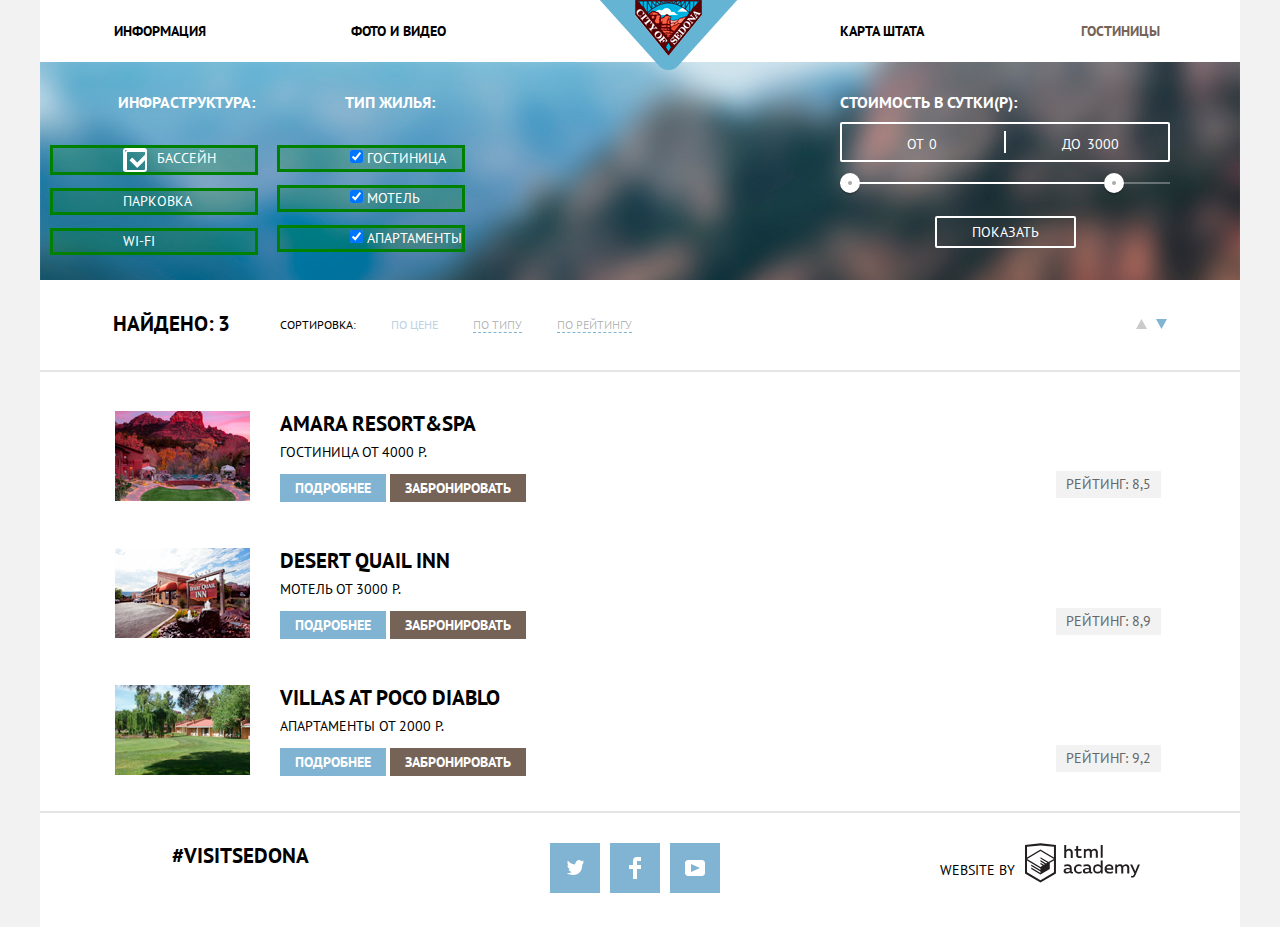
==== inner.html @ 4fb40e39 "класс для чекбоксов" ====
<!DOCTYPE html>
<html lang="ru">

<head>
  <meta charset="utf-8">
  <title>HTML Academy: Седона</title>
  <link href="css/normalize.css" rel="stylesheet" />
  <link href="https://fonts.googleapis.com/css?family=PT+Sans:400,700&amp;subset=cyrillic" rel="stylesheet">
  <link href="css/style.css" rel="stylesheet" />
</head>

<body>
  <div class="mainpage">
    <header class="main-header">
      <a class="main-logo" href="#">
        <img src="img/logotype.png" width="138" height="70" alt="Логотип">
      </a>
      <nav class="main-navigation">
        <ul class="main-menu">
          <li><a href="#">Информация</a></li>
          <li><a href="#">Фото и видео</a></li>
          <li><a href="#">Карта штата</a></li>
          <li><a class="current">Гостиницы</a></li>
        </ul>
      </nav>
    </header>

    <main>
      <section class="search">
        <form class="formsearching" action="https://echo.htmlacademy.ru" method="get">
          <fieldset>
            <legend class="infrastructure">Инфраструктура:</legend>
            <ul>
              <li class="form-items">
                <input class="visually-hidden filter-input filter-input-checkbox" type="checkbox" name="swimming" id="swimmingpool" checked />
                <label for="swimmingpool"><span></span>Бассейн</label>
              </li>
              <li class="form-items">
                <input class="visually-hidden filter-input filter-input-checkbox" type="checkbox" name="parkingcar" id="parking" />
                <label for="parking">Парковка</label>
              </li>
              <li class="form-items">
                <input class="visually-hidden filter-input filter-input-checkbox" type="checkbox" name="wi-firouter" id="wi-fi" />
                <label for="wi-fi">WI-FI</label>
              </li>
            </ul>
          </fieldset>
          <fieldset>
            <legend class="typeofhouse">Тип жилья:</legend>
            <ul>
              <li class="form-items">
                <input type="checkbox" name="hotels" id="guesthouse" checked />
                <label for="guesthouse">Гостиница</label>
              </li>
              <li class="form-items">
                <input type="checkbox" name="choosemotels" id="motel" checked/>
                <label for="motel">Мотель</label>
              </li>
              <li class="form-items">
                <input type="checkbox" name="apartments" id="apartments" checked/>
                <label for="apartments">Апартаменты</label>
              </li>
            </ul>
          </fieldset>
          <div class="filter-range">
            <div class="filter-range-title">Стоимость в сутки(Р):</div>
            <div class="price-controls">
              <label class="min-price">
                от <input type="text" name="min-price" value="0">
              </label>
              <label class="max-price">
                до <input type="text" name="max-price" value="3000">
              </label>
            </div>
            <div class="range-controls">
              <div class="scale">
                <div class="bar"></div>
              </div>
              <div class="range-toggle range-toggle-min"></div>
              <div class="range-toggle range-toggle-max"></div>
            </div>
            <p class="button-scan">
              <input type="submit" value="Показать" />
            </p>
          </div>
        </form>
        <div class="sorting-items">
          <div class="exit">
            <h3>Найдено:</h3>
            <output>3</output>
          </div>
          <div class="container4">
            <ul class="sorting">
              <li>
                <p>Сортировка:</p>
              </li>
              <li>
                <a class="currentpice">По цене</a>
              </li>
              <li>
                <a href="#">По типу</a>
              </li>
              <li>
                <a href="#">По рейтингу</a>
              </li>
            </ul>
          </div>
          <div class="sortingbuttons">
            <a class="sortingbuttonup" href="#">
              <span class="visually-hidden">по возрастанию</span>
              <svg xmlns="http://www.w3.org/2000/svg" width="11" height="10" viewBox="0 0 11 10"><path fill="#231F20" d="M5.5 0L0 10h11z"/></svg>
            </a>
            <a class="currentbutton">
              <span class="visually-hidden">по убыванию</span>
              <svg xmlns="http://www.w3.org/2000/svg" width="11" height="10" viewBox="0 0 11 10"><path fill="#231F20" d="M5.5 10L0 0h11"/></svg>
            </a>
          </div>
        </div>
      </section>

      <section class="total">
        <ul class="hotels">
          <li class="amara">
            <a class="photoamara" href="#">
                <img src="img/amara.jpg" width="135" height="90" alt="Фото Амары">
              </a>
            <div class="hotel-decoration">
              <a class="hotelitems" href="#">
                  <span>Amara resort&Spa</span>
                </a>
              <span class="hoteldetails">Гостиница от 4000 р.</span>

              <div class="hotelbuttons">
                <a class="buttondetails" href="#">Подробнее</a>
                <a class="buttonreserved" href="#">Забронировать</a>
              </div>
            </div>
            <span class="rating">Рейтинг: 8,5</span>
          </li>
          <li class="desert">
            <a class="photodesert" href="#">
                <img src="img/desert.jpg" width="135" height="90" alt="Фото Десерт">
              </a>
            <div class="hotel-decoration">
              <a class="hotelitems" href="#">
                  <span>Desert quail inn</span>
                </a>
              <span class="hoteldetails">Мотель от 3000 р.</span>
              <div class="hotelbuttons">
                <a class="buttondetails" href="#">Подробнее</a>
                <a class="buttonreserved" href="#">Забронировать</a>
              </div>
            </div>
            <span class="rating">Рейтинг: 8,9</span>
          </li>
          <li class="villas">
            <a class="photovillas" href="#">
                <img src="img/villasatpoco.jpg" width="135" height="90" alt="Фото Виллас">
              </a>
            <div class="hotel-decoration">
              <a class="hotelitems" href="#">
                  <span>Villas at poco diablo</span>
                </a>
              <span class="hoteldetails">Апартаменты от 2000 р.</span>

              <div class="hotelbuttons">
                <a class="buttondetails" href="#">Подробнее</a>
                <a class="buttonreserved" href="#">Забронировать</a>
              </div>
            </div>
            <span class="rating">Рейтинг: 9,2</span>
          </li>
        </ul>
      </section>
    </main>
    <footer class="main-footer">
      <a class="button-hashtag" href="#">#Visitsedona</a>
      <ul class="buttonfooter">
        <li>
          <a class="social-button" href="#">
              <span class="visually-hidden">Twitter</span>
              <svg xmlns="http://www.w3.org/2000/svg" xmlns:xlink="http://www.w3.org/1999/xlink" width="17" height="15" viewbox="0 0 17 15">
                <path fill="#FFF" d="M10.95.144c1.685-.496 2.984.27 3.577 1.179.673-.231 1.331-.481 2.011-.708a2.345 2.345 0 0 1-.857 1.768c.685.17 1.304-.491 1.304-.491-.169 1-1.006 1.788-1.563 2.024-.231 6.75-3.175 11.217-10.077 11.082h-.446c-.41 0-4.164-.46-4.898-1.887 2.271.196 3.893-.422 4.693-1.177-.96-.3-2.679-.477-2.979-2.95.349.106.564.228 1.19.119C1.705 8.247.374 7.53.448 5.33c.285.328 1.067.536 1.34.472C1.085 5.561-.182 2.442.894.85c1.818 1.854 3.735 3.606 7.152 3.773C8.254 2.33 9.183.793 10.95.144z"/>
              </svg>
            </a>
        </li>
        <li>
          <a class="social-button" href="#">
              <span class="visually-hidden">Facebook</span>
              <svg xmlns="http://www.w3.org/2000/svg" width="12" height="22" viewbox="0 0 12 22"><path fill="#FFF" d="M12 4V0H8a4 4 0 0 0-4 4v4H0v4h4v10h4V12h4V8H8V4h4z"/>
              </svg>
            </a>
        </li>
        <li>
          <a class="social-button" href="#">
              <span class="visually-hidden">Youtube</span>
              <svg xmlns="http://www.w3.org/2000/svg" xmlns:xlink="http://www.w3.org/1999/xlink" width="20" height="16" viewbox="0 0 20 16"><path  d="M17 0H3C1.35 0 0 1.35 0 3v10c0 1.65 1.35 3 3 3h14c1.65 0 3-1.35 3-3V3c0-1.65-1.35-3-3-3zM6.027 11.998V4.002L15.014 8l-8.987 3.998z" fill="#FFF"/>
              </svg>
            </a>
        </li>
      </ul>
      <div class="htmlacademy">
        <p>website by</p>
        <a class="button-developed" href="https://htmlacademy.ru/intensive/htmlcss">
            <span class="visually-hidden">HTMLAcademy</span>
            <svg id="Layer_1" data-name="Layer 1" xmlns="http://www.w3.org/2000/svg" width="115" height="40" viewbox="0 0 108.08 36.85"><title>logo-htmlacademy-small1</title>
              <path d="M44.61,26.88a2,2,0,0,0,.55-0.1v1.33a3.25,3.25,0,0,1-1.18.21,1.67,1.67,0,0,1-1.67-1,4.84,4.84,0,0,1-3.14,1.08c-1.51,0-2.91-.83-2.91-2.55,0-2.13,2-2.79,3.71-2.79a11.08,11.08,0,0,1,2.17.25v-0.3c0-1-.76-1.77-2.19-1.77a7.42,7.42,0,0,0-3,.64v-1.7a10.21,10.21,0,0,1,3.19-.55c2.36,0,3.81,1.12,3.81,3.65v3a0.54,0.54,0,0,0,.49.59h0.17Zm-6.44-1.13A1.35,1.35,0,0,0,39.63,27h0.11a3.39,3.39,0,0,0,2.41-1V24.58a9.72,9.72,0,0,0-1.81-.21c-1,0-2.16.33-2.16,1.38h0Zm12.36-6.11a5,5,0,0,1,2.57.64V22a4.08,4.08,0,0,0-2.3-.7,2.75,2.75,0,1,0,0,5.49,5,5,0,0,0,2.43-.64v1.71a6.27,6.27,0,0,1-2.76.57A4.21,4.21,0,0,1,46,24.51q0-.21,0-0.41a4.32,4.32,0,0,1,4.18-4.46h0.38Zm12.17,7.24a2,2,0,0,0,.55-0.1v1.33a3.25,3.25,0,0,1-1.18.21,1.67,1.67,0,0,1-1.67-1,4.84,4.84,0,0,1-3.14,1.08c-1.51,0-2.91-.83-2.91-2.55,0-2.13,2-2.79,3.71-2.79a11.08,11.08,0,0,1,2.17.25v-0.3c0-1-.76-1.77-2.19-1.77a7.42,7.42,0,0,0-3,.64v-1.7a10.21,10.21,0,0,1,3.19-.55c2.36,0,3.81,1.12,3.81,3.65v3a0.54,0.54,0,0,0,.49.59h0.17Zm-6.44-1.13A1.35,1.35,0,0,0,57.73,27h0.11a3.39,3.39,0,0,0,2.41-1V24.58a9.72,9.72,0,0,0-1.81-.21c-1.06,0-2.16.33-2.16,1.38h0ZM73,16V28.2H71.35V26.88a3.88,3.88,0,0,1-3.19,1.54,4.4,4.4,0,0,1,0-8.78,3.81,3.81,0,0,1,3,1.3V16H73Zm-4.53,5.22a2.76,2.76,0,1,0,0,5.52A2.86,2.86,0,0,0,71.15,25V23A2.91,2.91,0,0,0,68.49,21.27ZM79,19.64c3.31,0,4.46,2.68,3.92,5.09H76.7c0.21,1.5,1.67,2.11,3.19,2.11a6.11,6.11,0,0,0,2.64-.59v1.6a7.14,7.14,0,0,1-3,.57C77,28.42,74.78,27,74.78,24a4.18,4.18,0,0,1,4-4.39H79Zm0.09,1.54a2.28,2.28,0,0,0-2.44,2.1v0.06H81.3A2,2,0,0,0,79.13,21.18Zm5.73,7V19.87h1.65v1a3.81,3.81,0,0,1,2.78-1.27A2.86,2.86,0,0,1,91.89,21a4.12,4.12,0,0,1,2.91-1.33A3.06,3.06,0,0,1,98,23V28.2h-1.9V23.05a1.59,1.59,0,0,0-1.42-1.75H94.42a2.8,2.8,0,0,0-2.07,1.12V28.2h-1.9V23.05A1.59,1.59,0,0,0,89,21.31H88.8a3,3,0,0,0-2.21,1.29v5.63H84.86Zm21.31-8.33h1.9l-3.91,9.46c-0.9,2.17-2.09,2.86-3.35,2.86a4.76,4.76,0,0,1-1.1-.14V30.46a2.86,2.86,0,0,0,.85.12c0.9,0,1.58-.64,2.07-1.9l0.17-.42-4-8.4h2l2.86,6.29ZM38.73,1.46V6.22a3.81,3.81,0,0,1,2.7-1.14,3.25,3.25,0,0,1,3.44,3.4v5.15H43V8.72a1.81,1.81,0,0,0-1.61-2h-0.3a2.93,2.93,0,0,0-2.32,1.39v5.52h-1.9V1.46h1.9ZM49.94,2.31v3h3V6.91h-3v3.81c0,1.1.5,1.46,1.58,1.46a4.49,4.49,0,0,0,1.69-.33v1.6A6.8,6.8,0,0,1,51,13.8a2.55,2.55,0,0,1-2.86-2.74V6.89H46.58V5.26h1.5V2.74Zm5.4,11.31V5.28H57v1A3.81,3.81,0,0,1,59.77,5a2.86,2.86,0,0,1,2.6,1.33A4.12,4.12,0,0,1,65.28,5,3.06,3.06,0,0,1,68.44,8.4v5.21h-1.9V8.46a1.59,1.59,0,0,0-1.42-1.75H64.89a2.8,2.8,0,0,0-2.07,1.12v5.78h-1.9V8.46A1.59,1.59,0,0,0,59.5,6.71H59.27A3,3,0,0,0,57.06,8v5.63H55.34ZM71.17,1.45H73V13.6H71.17V1.45ZM14.71,0H14.55L0,1.54V28.21l14.55,8.66,14.55-8.66V1.54Zm12.5,27.1L14.55,34.64,1.9,27.12V16.18l12.59,7.5V25L5.86,19.9v1.31l8.68,5.21v1.39L5.87,22.65V24l8.68,5.21,8.75-5.24V18.31L27.2,16V27.12Zm0-12.53-3.48,2-1.6,1L14.51,13v1.31L21,18.23H21l-0.14.09-1,.54-5.37-3.2V17l4.24,2.52-1,.67-3.2-1.9v1.31l2.1,1.24L14.5,22.1,2,14.65,14.51,7.11Zm0-1.32L14.49,5.76,1.91,13.25v-10L14.56,1.92,27.21,3.25v10h0Z" transform="translate(0 -0.02)" fill="#231f20"/></svg>
          </a>
      </div>
    </footer>
  </div>
</body>

</html>
---- css/style.css ----
body {
  margin: 0;
  padding: 0;

  font-family: "PT Sans", Arial, sans-serif;
  font-size: 14px;
  line-height: 21px;
  font-weight: 400;
  color: #000000;
  text-transform: uppercase;

  background-color: #f2f2f2;
}

.mainpage {
  width: 1200px;
  background-color: #ffffff;
  margin: auto;
}

a {
  text-decoration: none;
  color: inherit;
}

.main-menu {
  display: flex;
  padding-left: 0;
  flex-wrap: wrap;
}

.main-menu li {
  width: 239px;
  text-align: center;
  margin-top: 18px;
  margin-bottom: 18px;
}

 .main-menu li:nth-child(2) {
   margin-right: 244px;
 }

.main-navigation {
  line-height: 26px;
  font-weight: 700;

  background-color: #ffffff;
}

.main-menu,
.advantages,
.advantages2,
.buttonfooter {
  list-style: none;
  padding: 0;
  margin: 0;
}

.main-menu a:hover,
.main-menu a:focus,
.hotelitems:hover,
.hotelitems:focus {
  color: #81b3d2;
}

.main-menu li .current {
  color: #766357;
}

.main-logo img {
  position: absolute;
  left: 600px;
}

.container-photos {
  background-image: url("../img/backgroundmain.jpg");
  background-repeat: no-repeat;
  background-position: top center;
  background-color:#81b3d2;
}

.container-photos img {
  margin-top: 70px;
  margin-left: 370px;
  margin-bottom: 130px;
}

.feature h1::before {
    content: "";
    position: absolute;
    z-index: 1;
    top: 563px;
    left: 75px;
    width: 1200px;
    height: 57px;
    background-image: url("../img/shapewhite.png");
    background-repeat: no-repeat;
}

.feature h1 {
  margin-top: 60px;
  margin-right: 380px;
  margin-left: 380px;

  font-size: 21px;
  line-height: 26px;
  font-weight: 700;
  text-align: center;
}

.feature p {
  margin-bottom: 62px;

  line-height: 26px;
  color: #767676;
  text-align: center;
}

.container1 {
  display: flex;
  justify-content: center;
  align-items: center;

  background-color: #81b3d2;
}

.aboutcity-container1 h2{
  width: 130px;
  margin: auto;
}

.container2 {
  display: flex;
  flex-direction: row-reverse;
  justify-content: center;
  align-items: center;
  background-color: #81b3d2;
}

.attraction-container2 h2 {
  width: 151px;
  margin: auto;
}

.aboutcity h2,
.attraction h2 {
  line-height: 21px;
  font-weight: 700;
  text-align: center;
  color: #ffffff;
}

.aboutcity p {
  margin-left: 60px;
  margin-right: 60px;

  text-align: center;
  color: #ffffff;
}

.attraction p {
  margin-right: 45px;
  margin-left: 45px;

  text-align: center;
  color: #ffffff;
}

.container3 ul {
  background-color: #eeeeee;
  padding: 0;
}

.advantages {
   display: flex;
   flex-wrap: wrap;
   margin-top: 66px;
   margin-bottom: 73px;
 }

.advantages li {
   width: 400px;
   margin: auto;
}

.advantages svg {
  display: flex;
  margin: auto;
}

.advantages h3 {
  position: relative;

   font-size: 21px;
   font-weight: 700;
   text-align: center;
 }

.advantages p {
  text-align: center;
  background-color: #ffffff;
  color: #767676;

  width: 287px;
}

.advantages2 {
  display: flex;
  justify-content: center;
  align-items: center;

  margin-top: 0;
}

.advantages2 li{
  width: 400px;
  margin-top: 50px;
  margin-bottom: 65px;
}

.advantages2 p{
  text-align: center;
  color: #767676;

  width: 270px;
  margin-right: auto;
  margin-left: auto;
}

.advantages2 h3{
  font-size: 21px;
  font-weight: 700;
  text-align: center;

  margin: auto;
  width: 125px;
}

/*футер*/

.main-footer {
  display: flex;
  background-color: transparent;
}

.social-button {
  display: flex;
  align-items: center;
  justify-content: center;
  width: 50px;
  height: 50px;
  margin-right: 10px;

  background-color: #81b3d2;
}

.social-button:hover,
.social-button:focus {
  background-color: #669ec0;
}

.social-button:hover path,
.social-button:focus path {
  fill: #ffffff;
}

.social-button:active path {
  fill:rgba(255,255,255,0.3) ;
}

.social-button:active path {
   background-color: #5496bd;
}

.buttonfooter {
  display: flex;
  flex-wrap: wrap;
  justify-content: center;
}

.button-hashtag,
.buttonfooter,
.htmlacademy {
  width: 400px;
  text-align: center;
  margin-top: 30px;
  margin-bottom: 30px;
}

.htmlacademy p,
.button-hashtag {
  font-size: 14px;
  line-height: 26px;
}

.htmlacademy {
  display: flex;
  margin-left: auto;
  justify-content: center;
}

.htmlacademy p {
  padding-right: 10px;
}

.htmlacademy path:focus,
.htmlacademy path:hover {
  fill: #81b3d2;
}

.htmlacademy path:active {
  fill: #bfbdbe;
}

/*конец футера*/


/*кнопки и форма на главной странице*/
.searchhotels h3 {
  font-size: 30px;
  line-height: 36px;
  font-weight: 700;
  text-align: center;
}

.searchhotels p {
  line-height: 24px;
  text-align: center;
}

.staticbutton,
.buttonsearch {
  display: inline-block;
  vertical-align: middle;

  font-size: 21px;
  line-height: 26px;
  font-weight: 700;
  text-align: center;
  text-transform: uppercase;
  outline: none;
}

.staticbutton {
  padding: 30px 150px;
}

.buttonreserved,
.buttondetails {
  padding: 5px 15px;
  font-weight: 700;
}

.staticbutton,
.buttonreserved {
  color: #ffffff;
  background-color: #766357;
  border: none;
}

.buttonsearch,
.buttondetails {
  color: #ffffff;
  background-color: #81b3d2;
  border: none;
}

.staticbutton:hover,
.staticbutton:focus,
.buttonreserved:hover,
.buttonreserved:focus {
  background-color: #604e43;
}

.buttonsearch:hover,
.buttonsearch:focus,
.buttondetails:hover,
.buttondetails:focus {
  background-color: #669ec0;
}

.buttonsearch:active,
.buttondetails:active {
  color: rgba(255, 255, 255, 0.3);
  background-color: #5496bd;
}

.staticbutton:active,
.buttonreserved:active {
  color: rgba(255, 255, 255, 0.3);
  background-color: #503e33;
}

.hotelselection {
  display: flex;
  flex-wrap: wrap;
  margin: auto;
  width: 470px;

  font-size: 14px;
  line-height: 26px;
  font-weight: 700;
}

.datearrival input,
.datedeparture input {
  box-sizing: border-box;
  width: 344px;
  padding: 10px 228px 10px 10px;
}

.adults input,
.children input {
  margin: auto;
  padding: 10px;
}

.buttonsearch {
  padding: 16px 195px;
  margin: auto;
  margin-bottom: 10px;
}


.hotelselection input[type="text"] {
  background-color: #f2f2f2;
  border: none;
  outline: none;
}

.hotelselection input[type="text"]:hover {
  background-color: #ebebeb;
}

.hotelselection input[type="text"]:focus {
  background-color: #ffffff;
  border: 2px solid #e5e5e5;
}

/*конец формы на главной странице*/

.formsearching {
  display: flex;
  padding-top: 30px;


  background-image: url("../img/mountains.jpg");
  background-repeat: no-repeat;
  background-position: top center;
  background-color: #51819f;

  color:#ffffff;
}

.formsearching fieldset {
  border:none;
}


/*чекбоксы*/
input[type="checkbox"]:checked + label span{
  background:url("../img/checkbox-on.svg") no-repeat;
}


.formsearching legend {
  font-size: 16px;
  font-weight: 700;
  border: none;

  margin-bottom: 30px;
  margin-left: 65px;;

}

.formsearching ul {
  padding: 0;
  margin: 0;
  list-style: none;
}


.form-items{
  margin-bottom: 19px;
  padding-left: 70px;

  background: rgba(0, 128, 0, 0.2);
  box-shadow: 0 0 0 3px green;
}

.filter-input-checkbox + label span{
    display:inline-block;
    width:20px;
	margin-right: 10px;
    height:20px;
    vertical-align:middle;
	border: 2px solid #ffffff;
    cursor:pointer;
	border-radius: 3px;
}

/*конец чекбоксов*/

.hotelitems,
.exit h3,
.button-hashtag,
.exit output {
  font-size: 21px;
  line-height: 26px;
  font-weight: 700;
}

.sorting-items {
  display: flex;
  margin: 10px 73px;
}

.exit h3,
.exit output {
  display: inline-block;
  vertical-align: middle;
}

.sorting p {
  font-size: 12px;
  line-height: 18px;
  text-transform: uppercase;
}

.sorting {
  display: flex;
  flex-wrap: wrap;
  margin-left: 10px;
}

.sorting li {
  margin: auto;
  margin-right: 35px;
}

.sorting li,
.hotels li {
  list-style: none;
  padding: 0;
}

.sorting li .currentpice {
  color: #bad3e5;
  border-bottom: none;
}

.sorting a {
  font-size: 12px;
  line-height: 18px;
  color: rgba(0, 0, 0, 0.3);
  text-decoration: none;
  border-bottom: 1px dashed #81b3d2;
}

.sortingbuttons {
  align-self: center;
  margin-left: auto;

}

.sortingbuttons a{
  cursor:pointer;
}

.sortingbuttonup svg{
  padding-right: 5px;
}

.sortingbuttonup path{
  fill: #cacaca;
}

.currentbutton path {
  fill: #81b3d2;
}

.sortingbuttons path:hover,
.sortingbuttons path:focus {
  fill: #333333;
}

.sortingbuttons path:active {
  fill: #81b3d2;
}


.sorting a:hover,
.sorting a:focus {
  color: #81b3d2;
}

.sorting a:active {
  color: #000000;
  border-bottom: none;
}

.hotelitems:active,
.main-menu a:active {
  color: rgba(0, 0, 0, 0.3);
}


/*сложный фильтр*/

.filter-range {
  width: 330px;
  padding-right: 70px;
  margin-left: auto;
  color: #ffffff;
  text-transform: uppercase;
}

.filter-range-title {
  margin-bottom: 9px;

  font-weight: 600;
  font-size: 16px;
  line-height: 21px;
}

.price-controls {
  height: 36px;
  margin-bottom: 20px;

  position: relative;
  font-size: 0;

  border: 2px solid #ffffff;
  border-radius: 2px;
}

.price-controls::after {
  content: "";
  position: absolute;
  top: 50%;
  left: 50%;
  width: 2px;
  height: 22px;

  background: #ffffff;
  transform: translate(-50%, -50%);
}

.price-controls label {
  display: inline-block;

  font-size: 14px;
  line-height: 38px;
  vertical-align: top;

  cursor: pointer;
}

.price-controls .min-price,
.price-controls .max-price {
  width: 90px;
  padding-left: 65px;
}

.price-controls input {
  width: 50px;
  margin: 0;
  outline: none;

  color: inherit;
  font: inherit;

  background: none;
  border: none;
}

.range-controls {
  position: relative;

  margin-bottom: 32px;
}

.range-controls .scale {
  height: 2px;

  background: rgba(255, 255, 255, 0.3);
}

.range-controls .bar {
  width: 80%;
  height: 2px;

  background: #ffffff;
}

.range-toggle {
  position: absolute;
  top: -9px;
  width: 4px;
  height: 4px;

  background: #ababab;
  border: 8px solid #ffffff;
  border-radius: 50%;
  box-shadow: 0 2px 1px 0 rgba(0, 1, 1, 0.2);
  cursor: pointer;
}

.range-toggle:hover {
  background: #1c4f80;
}

.range-toggle-min {
  left: 0;
}

.range-toggle-max {
  left: 80%;
}

.button-scan input[type="submit"] {
  display: block;
  margin: 0 auto;
  padding: 6px 35px;

  background-color: transparent;
  color: #ffffff;
  border: 2px solid #ffffff;
  outline: none;
  text-transform: uppercase;

  border-radius: 2px;
  cursor: pointer;
}

.button-scan input[type="submit"]:hover {
  color: #000000;
  background-color: #ffffff;
}

/*конец сложного фильтра*/


/*отели*/

.total {
  display: flex;
  border-bottom: 2px solid #e5e5e5;
  border-top: 2px solid #e5e5e5;
}

.total .hoteldetails {
  font: inherit;
  font-weight: 400;
}


.hotels li{
  display: flex;
  margin-top: 25px;
}

.hotel-decoration{
  display: flex;
  flex-direction: column;
  margin-left: 30px;
}

.hotelbuttons {
  margin-top: 15px;
}

.hoteldetails {
  padding-top: 5px;
}

.hotels img{
  margin-left: 35px;
}

.rating {
  margin-top: 60px;
  margin-bottom: 25px;
  margin-left: 530px;
  color: #666666;
  background-color: #f2f2f2;
  padding: 3px 10px;
}


/*доп.параметры*/
img{
  max-width: 100%;
  height: auto;
}

.visually-hidden {
  position: absolute;
  width: 1px;
  height: 1px;
  margin: -1px;
  border: 0;
  padding: 0;
  clip: rect(0 0 0 0);
  overflow: hidden;
}
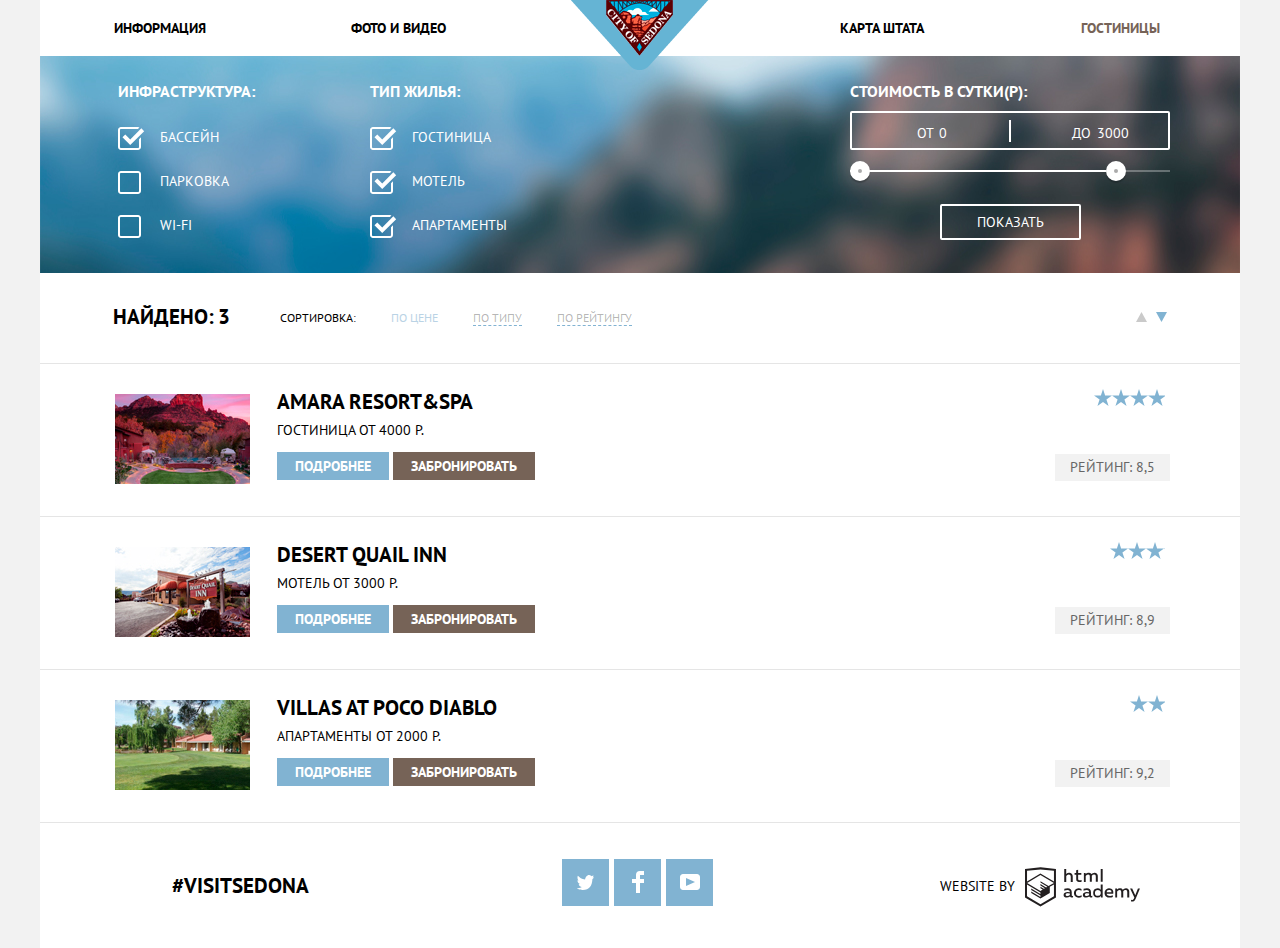
==== commit fd087053: "границы карточек отелей,декоративные элементы" ====
--- a/inner.html
+++ b/inner.html
@@ -32,16 +32,16 @@
             <legend class="infrastructure">Инфраструктура:</legend>
             <ul>
               <li class="form-items">
-                <input class="visually-hidden filter-input filter-input-checkbox" type="checkbox" name="swimming" id="swimmingpool" checked />
-                <label for="swimmingpool"><span></span>Бассейн</label>
-              </li>
-              <li class="form-items">
-                <input class="visually-hidden filter-input filter-input-checkbox" type="checkbox" name="parkingcar" id="parking" />
-                <label for="parking">Парковка</label>
-              </li>
-              <li class="form-items">
-                <input class="visually-hidden filter-input filter-input-checkbox" type="checkbox" name="wi-firouter" id="wi-fi" />
-                <label for="wi-fi">WI-FI</label>
+                <input class="visually-hidden  filter-input-checkbox" type="checkbox" name="swimming" id="swimmingpool" checked />
+                <label for="swimmingpool" tabindex="0">Бассейн</label>
+              </li>
+              <li class="form-items">
+                <input class="visually-hidden filter-input-checkbox" type="checkbox" name="parkingcar" id="parking" />
+                <label for="parking" tabindex="0">Парковка</label>
+              </li>
+              <li class="form-items">
+                <input class="visually-hidden  filter-input-checkbox" type="checkbox" name="wi-firouter" id="wi-fi" />
+                <label for="wi-fi" tabindex="0">WI-FI</label>
               </li>
             </ul>
           </fieldset>
@@ -49,16 +49,16 @@
             <legend class="typeofhouse">Тип жилья:</legend>
             <ul>
               <li class="form-items">
-                <input type="checkbox" name="hotels" id="guesthouse" checked />
-                <label for="guesthouse">Гостиница</label>
-              </li>
-              <li class="form-items">
-                <input type="checkbox" name="choosemotels" id="motel" checked/>
-                <label for="motel">Мотель</label>
-              </li>
-              <li class="form-items">
-                <input type="checkbox" name="apartments" id="apartments" checked/>
-                <label for="apartments">Апартаменты</label>
+                <input class="visually-hidden  filter-input-checkbox" type="checkbox" name="hotels" id="guesthouse" checked />
+                <label for="guesthouse" tabindex="0">Гостиница</label>
+              </li>
+              <li class="form-items">
+                <input class="visually-hidden  filter-input-checkbox" type="checkbox" name="choosemotels" id="motel" checked/>
+                <label for="motel" tabindex="0">Мотель</label>
+              </li>
+              <li class="form-items">
+                <input class="visually-hidden  filter-input-checkbox" type="checkbox" name="apartments" id="apartments" checked/>
+                <label for="apartments" tabindex="0">Апартаменты</label>
               </li>
             </ul>
           </fieldset>
@@ -122,29 +122,31 @@
         <ul class="hotels">
           <li class="amara">
             <a class="photoamara" href="#">
-                <img src="img/amara.jpg" width="135" height="90" alt="Фото Амары">
-              </a>
+              <img src="img/amara.jpg" width="135" height="90" alt="Фото Амары">
+            </a>
             <div class="hotel-decoration">
               <a class="hotelitems" href="#">
-                  <span>Amara resort&Spa</span>
-                </a>
+                <span>Amara resort&Spa</span>
+              </a>
               <span class="hoteldetails">Гостиница от 4000 р.</span>
-
               <div class="hotelbuttons">
                 <a class="buttondetails" href="#">Подробнее</a>
                 <a class="buttonreserved" href="#">Забронировать</a>
               </div>
             </div>
             <span class="rating">Рейтинг: 8,5</span>
+            <div class="star-amara">
+              <span class="visually-hidden">4 звезды</span>
+            </div>
           </li>
           <li class="desert">
             <a class="photodesert" href="#">
-                <img src="img/desert.jpg" width="135" height="90" alt="Фото Десерт">
-              </a>
+              <img src="img/desert.jpg" width="135" height="90" alt="Фото Десерт">
+            </a>
             <div class="hotel-decoration">
               <a class="hotelitems" href="#">
                   <span>Desert quail inn</span>
-                </a>
+              </a>
               <span class="hoteldetails">Мотель от 3000 р.</span>
               <div class="hotelbuttons">
                 <a class="buttondetails" href="#">Подробнее</a>
@@ -152,23 +154,28 @@
               </div>
             </div>
             <span class="rating">Рейтинг: 8,9</span>
+            <div class="star-desert">
+              <span class="visually-hidden">3 звезды</span>
+            </div>
           </li>
           <li class="villas">
             <a class="photovillas" href="#">
-                <img src="img/villasatpoco.jpg" width="135" height="90" alt="Фото Виллас">
-              </a>
+              <img src="img/villasatpoco.jpg" width="135" height="90" alt="Фото Виллас">
+            </a>
             <div class="hotel-decoration">
               <a class="hotelitems" href="#">
-                  <span>Villas at poco diablo</span>
-                </a>
+                <span>Villas at poco diablo</span>
+              </a>
               <span class="hoteldetails">Апартаменты от 2000 р.</span>
-
               <div class="hotelbuttons">
                 <a class="buttondetails" href="#">Подробнее</a>
                 <a class="buttonreserved" href="#">Забронировать</a>
               </div>
             </div>
             <span class="rating">Рейтинг: 9,2</span>
+            <div class="star-villas">
+              <span class="visually-hidden">2 звезды</span>
+            </div>
           </li>
         </ul>
       </section>
--- a/css/style.css
+++ b/css/style.css
@@ -14,6 +14,7 @@
 }
 
 .mainpage {
+  position:relative;
   width: 1200px;
   background-color: #ffffff;
   margin: auto;
@@ -33,8 +34,8 @@
 .main-menu li {
   width: 239px;
   text-align: center;
-  margin-top: 18px;
-  margin-bottom: 18px;
+  margin-top: 15px;
+  margin-bottom: 15px;
 }
 
  .main-menu li:nth-child(2) {
@@ -70,28 +71,34 @@
 
 .main-logo img {
   position: absolute;
-  left: 600px;
+  left: 0;
+  right: 0;
+  margin-right: auto;
+  margin-left: auto;
 }
 
 .container-photos {
   background-image: url("../img/backgroundmain.jpg");
   background-repeat: no-repeat;
-  background-position: top center;
+  background-position:  center -58px;
   background-color:#81b3d2;
 }
 
 .container-photos img {
-  margin-top: 70px;
+  margin-top: 75px;
   margin-left: 370px;
-  margin-bottom: 130px;
+  margin-bottom: 74px;
 }
 
 .feature h1::before {
     content: "";
     position: absolute;
     z-index: 1;
-    top: 563px;
-    left: 75px;
+    top: 506px;
+    left: 0;
+    right: 0;
+    margin-right: auto;
+    margin-left: auto;
     width: 1200px;
     height: 57px;
     background-image: url("../img/shapewhite.png");
@@ -100,8 +107,9 @@
 
 .feature h1 {
   margin-top: 60px;
-  margin-right: 380px;
-  margin-left: 380px;
+  margin-right: 375px;
+  margin-left: 375px;
+  margin-bottom: 25px;
 
   font-size: 21px;
   line-height: 26px;
@@ -110,7 +118,8 @@
 }
 
 .feature p {
-  margin-bottom: 62px;
+  margin-bottom: 50px;
+  padding-top: 5px;
 
   line-height: 26px;
   color: #767676;
@@ -125,9 +134,14 @@
   background-color: #81b3d2;
 }
 
-.aboutcity-container1 h2{
+.aboutcity-container1 h2 {
   width: 130px;
   margin: auto;
+  padding-bottom: 10px;
+}
+
+.aboutcity-container1 p:first-of-type {
+  padding-bottom: 10px;
 }
 
 .container2 {
@@ -141,6 +155,7 @@
 .attraction-container2 h2 {
   width: 151px;
   margin: auto;
+  padding-bottom: 5px;
 }
 
 .aboutcity h2,
@@ -165,6 +180,7 @@
 
   text-align: center;
   color: #ffffff;
+  padding-top: 5px;
 }
 
 .container3 ul {
@@ -175,8 +191,8 @@
 .advantages {
    display: flex;
    flex-wrap: wrap;
-   margin-top: 66px;
-   margin-bottom: 73px;
+   margin-top: 56px;
+   margin-bottom: 65px;
  }
 
 .advantages li {
@@ -195,6 +211,7 @@
    font-size: 21px;
    font-weight: 700;
    text-align: center;
+   padding-top: 10px;
  }
 
 .advantages p {
@@ -203,6 +220,7 @@
   color: #767676;
 
   width: 287px;
+  padding-top: 3px;
 }
 
 .advantages2 {
@@ -213,13 +231,13 @@
   margin-top: 0;
 }
 
-.advantages2 li{
+.advantages2 li {
   width: 400px;
-  margin-top: 50px;
-  margin-bottom: 65px;
-}
-
-.advantages2 p{
+  margin-top: 45px;
+  margin-bottom: 45px;
+}
+
+.advantages2 p {
   text-align: center;
   color: #767676;
 
@@ -228,29 +246,36 @@
   margin-left: auto;
 }
 
-.advantages2 h3{
+.advantages2 h3 {
   font-size: 21px;
   font-weight: 700;
   text-align: center;
 
   margin: auto;
   width: 125px;
+  padding-bottom: 10px;
 }
 
 /*футер*/
 
 .main-footer {
   display: flex;
-  background-color: transparent;
+  background-color: rgba(255, 255, 255, 0.9);
+  position: absolute;
+  bottom: 0;
+}
+
+.button-hashtag {
+  align-self: center;
 }
 
 .social-button {
   display: flex;
   align-items: center;
   justify-content: center;
-  width: 50px;
-  height: 50px;
-  margin-right: 10px;
+  width: 47px;
+  height: 47px;
+  margin-right: 5px;
 
   background-color: #81b3d2;
 }
@@ -284,8 +309,8 @@
 .htmlacademy {
   width: 400px;
   text-align: center;
-  margin-top: 30px;
-  margin-bottom: 30px;
+  margin-top: 35px;
+  margin-bottom: 35px;
 }
 
 .htmlacademy p,
@@ -298,30 +323,35 @@
   display: flex;
   margin-left: auto;
   justify-content: center;
+  align-items: flex-end;
 }
 
 .htmlacademy p {
   padding-right: 10px;
 }
 
-.htmlacademy path:focus,
-.htmlacademy path:hover {
+.htmlacademy:focus path,
+.htmlacademy:hover path{
   fill: #81b3d2;
 }
 
-.htmlacademy path:active {
+.htmlacademy:active path {
   fill: #bfbdbe;
 }
 
 /*конец футера*/
 
 
-/*кнопки и форма на главной странице*/
+/* форма на главной странице и некоторые кнопки*/
+
+
 .searchhotels h3 {
   font-size: 30px;
   line-height: 36px;
   font-weight: 700;
   text-align: center;
+
+  padding-top: 15px;
 }
 
 .searchhotels p {
@@ -342,13 +372,20 @@
   outline: none;
 }
 
+.staticform {
+  padding: 0;
+  margin: 0;
+}
+
 .staticbutton {
-  padding: 30px 150px;
+  padding: 30px 143px;
+  position: relative;
+  margin-top: 30px;
 }
 
 .buttonreserved,
 .buttondetails {
-  padding: 5px 15px;
+  padding: 5px 18px;
   font-weight: 700;
 }
 
@@ -371,6 +408,7 @@
 .buttonreserved:hover,
 .buttonreserved:focus {
   background-color: #604e43;
+  cursor:pointer;
 }
 
 .buttonsearch:hover,
@@ -378,59 +416,205 @@
 .buttondetails:hover,
 .buttondetails:focus {
   background-color: #669ec0;
+  cursor:pointer;
 }
 
 .buttonsearch:active,
 .buttondetails:active {
   color: rgba(255, 255, 255, 0.3);
   background-color: #5496bd;
+  cursor:pointer;
 }
 
 .staticbutton:active,
 .buttonreserved:active {
   color: rgba(255, 255, 255, 0.3);
   background-color: #503e33;
+  cursor:pointer;
 }
 
 .hotelselection {
   display: flex;
   flex-wrap: wrap;
   margin: auto;
-  width: 470px;
+  width: 570px;
+  box-sizing: border-box;
+  padding-left: 55px;
+  padding-right: 55px;
+  padding-top: 40px;
 
   font-size: 14px;
   line-height: 26px;
   font-weight: 700;
+  background-color: #ffffff;
+
+  position: absolute;
+  left: 0;
+  right: 0;
+  margin-left: auto;
+  margin-right: auto;
+}
+
+.hotelselection label {
+  margin-top: 10px;
+}
+
+.datearrival,
+.datedeparture {
+  display: flex;
+  width: 100%;
+  position:relative;
+  justify-content: space-between;
 }
 
 .datearrival input,
 .datedeparture input {
   box-sizing: border-box;
+  height: 38px;
   width: 344px;
-  padding: 10px 228px 10px 10px;
+  padding-left: 10px;
+}
+
+.datearrival button,
+.datedeparture button {
+  padding: 0;
+  background-color: transparent;
+  border: none;
+  position: absolute;
+  right: 9px;
+  top: 8px;
+
+  fill: #a9a9a9;
+  cursor: pointer;
+  outline: none;
+}
+
+.datearrival button:hover path,
+.datearrival button:focus path,
+.datedeparture button:hover path,
+.datedeparture button:focus path {
+  fill: #333333;
+  cursor: pointer;
+}
+
+.datearrival button:active path,
+.datedeparture button:active path {
+  fill: #81b3d2;
+  cursor: pointer;
+}
+
+.datearrival input,
+.datedeparture input {
+  box-sizing: border-box;
+  height: 38px;
+  width: 344px;
+  padding-left: 10px;
+}
+
+.hotelselection-wrapper {
+  display: flex;
+  width: 100%;
+  justify-content: space-between;
+}
+
+.adults {
+  width: 226px;
+}
+
+.children {
+  width: 179px;
+}
+
+.adults,
+.children {
+  display: flex;
+  align-items: center;
+  justify-content: space-between;
+}
+
+.children-wrapper,
+.adults-wrapper {
+  display: flex;
+  position: relative;
+}
+
+.children button,
+.adults button {
+  padding: 0;
+  background-color: transparent;
+  border: none;
+  width: 38px;
+  height: 38px;
+  background-color: #f2f2f2;
+  outline: none;
+}
+
+.minus {
+  background-image: url("../img/minus.png");
+  background-repeat: no-repeat;
+  background-position: center;
+}
+
+.minus:hover,
+.minus:focus {
+  background-image: url("../img/minushover.png");
+  background-repeat: no-repeat;
+  background-position: center;
+  cursor:pointer;
+}
+
+.minus:active {
+  background-image: url("../img/minusactive.png");
+  background-repeat: no-repeat;
+  background-position: center;
+  cursor:pointer;
+}
+
+.plus {
+  background-image: url("../img/plus.png");
+  background-repeat: no-repeat;
+  background-position: center;
+}
+
+.plus:focus,
+.plus:hover {
+  background-image: url("../img/plushover.png");
+  background-repeat: no-repeat;
+  background-position: center;
+  cursor:pointer;
+}
+
+.plus:active {
+  background-image: url("../img/plusactive.png");
+  background-repeat: no-repeat;
+  background-position: center;
+  cursor:pointer;
 }
 
 .adults input,
 .children input {
-  margin: auto;
-  padding: 10px;
+  width: 38px;
+  text-align: center;
+  box-sizing: border-box;
 }
 
 .buttonsearch {
   padding: 16px 195px;
   margin: auto;
-  margin-bottom: 10px;
-}
-
+  margin-top: 45px;
+  margin-bottom: 55px;
+}
 
 .hotelselection input[type="text"] {
   background-color: #f2f2f2;
+  border: 2px solid #f2f2f2;
   border: none;
   outline: none;
 }
 
 .hotelselection input[type="text"]:hover {
   background-color: #ebebeb;
+  border: 2px solid #ebebeb;
 }
 
 .hotelselection input[type="text"]:focus {
@@ -442,8 +626,8 @@
 
 .formsearching {
   display: flex;
-  padding-top: 30px;
-
+  padding-top: 25px;
+  padding-bottom: 5px;
 
   background-image: url("../img/mountains.jpg");
   background-repeat: no-repeat;
@@ -459,19 +643,14 @@
 
 
 /*чекбоксы*/
-input[type="checkbox"]:checked + label span{
-  background:url("../img/checkbox-on.svg") no-repeat;
-}
-
 
 .formsearching legend {
   font-size: 16px;
   font-weight: 700;
   border: none;
 
-  margin-bottom: 30px;
-  margin-left: 65px;;
-
+  margin-bottom: 20px;
+  margin-left: 65px;
 }
 
 .formsearching ul {
@@ -480,26 +659,50 @@
   list-style: none;
 }
 
-
-.form-items{
-  margin-bottom: 19px;
-  padding-left: 70px;
-
-  background: rgba(0, 128, 0, 0.2);
-  box-shadow: 0 0 0 3px green;
-}
-
-.filter-input-checkbox + label span{
+.form-items {
+  margin-bottom: 16px;
+  padding-left: 65px;
+}
+
+.filter-input-checkbox + label {
     display:inline-block;
-    width:20px;
-	margin-right: 10px;
-    height:20px;
     vertical-align:middle;
-	border: 2px solid #ffffff;
+    width: 100px;
+    height: 28px;
+	  margin-right: 20px;
+    padding-left: 42px;
+
+    background:url("../img/checkbox-off.svg");
+    background-repeat: no-repeat;
     cursor:pointer;
-	border-radius: 3px;
-}
-
+}
+
+.filter-input-checkbox:checked + label {
+  background:url("../img/checkbox-on.svg");
+  background-repeat: no-repeat;
+}
+
+.filter-input-checkbox:checked:disabled + label {
+  background:url("../img/chekeddis.png");
+  background-repeat: no-repeat;
+}
+
+.filter-input-checkbox:disabled + label {
+  background:url("../img/chekbox-offdis.png");
+  background-repeat: no-repeat;
+}
+
+.filter-input-checkbox:checked:hover+ label,
+.filter-input-checkbox:checked:focus+ label {
+  background:url("../img/checkbox-on.svg");
+  background-repeat: no-repeat;
+}
+
+.filter-input-checkbox:hover+ label,
+.filter-input-checkbox:focus+ label {
+  background:url("../img/checkbox-off.svg");
+  background-repeat: no-repeat;
+}
 /*конец чекбоксов*/
 
 .hotelitems,
@@ -561,18 +764,17 @@
 .sortingbuttons {
   align-self: center;
   margin-left: auto;
-
-}
-
-.sortingbuttons a{
+}
+
+.sortingbuttons a {
   cursor:pointer;
 }
 
-.sortingbuttonup svg{
+.sortingbuttonup svg {
   padding-right: 5px;
 }
 
-.sortingbuttonup path{
+.sortingbuttonup path {
   fill: #cacaca;
 }
 
@@ -589,7 +791,6 @@
   fill: #81b3d2;
 }
 
-
 .sorting a:hover,
 .sorting a:focus {
   color: #81b3d2;
@@ -609,7 +810,7 @@
 /*сложный фильтр*/
 
 .filter-range {
-  width: 330px;
+  width: 320px;
   padding-right: 70px;
   margin-left: auto;
   color: #ffffff;
@@ -625,7 +826,7 @@
 }
 
 .price-controls {
-  height: 36px;
+  height: 35px;
   margin-bottom: 20px;
 
   position: relative;
@@ -722,7 +923,7 @@
 .button-scan input[type="submit"] {
   display: block;
   margin: 0 auto;
-  padding: 6px 35px;
+  padding: 8px 35px;
 
   background-color: transparent;
   color: #ffffff;
@@ -746,8 +947,7 @@
 
 .total {
   display: flex;
-  border-bottom: 2px solid #e5e5e5;
-  border-top: 2px solid #e5e5e5;
+  border-top: 1px solid #e5e5e5;
 }
 
 .total .hoteldetails {
@@ -755,16 +955,26 @@
   font-weight: 400;
 }
 
-
-.hotels li{
-  display: flex;
-  margin-top: 25px;
-}
-
-.hotel-decoration{
+.hotels {
+  padding: 0;
+  margin: 0;
+  margin-bottom: 125px;
+}
+
+.hotels li {
+  display: flex;
+  padding: 0;
+  margin: 0;
+  width: 1200px;
+  padding-top: 25px;
+  padding-bottom: 10px;
+  border-bottom: 1px solid #e5e5e5;
+}
+
+.hotel-decoration {
   display: flex;
   flex-direction: column;
-  margin-left: 30px;
+  margin-left: 27px;
 }
 
 .hotelbuttons {
@@ -772,20 +982,61 @@
 }
 
 .hoteldetails {
-  padding-top: 5px;
-}
-
-.hotels img{
-  margin-left: 35px;
+  margin-top: 5px;
+}
+
+.hotels img {
+  margin-left: 75px;
+  margin-top: 5px;
+}
+
+.star-amara::before {
+  content: "";
+  position: absolute;
+  z-index: 1;
+  right: 75px;
+  margin-right: auto;
+  margin-left: auto;
+  width: 71px;
+  height: 57px;
+  background-image: url("../img/star.svg");
+  background-repeat: repeat-x;
+}
+
+.star-desert::before {
+  content: "";
+  position: absolute;
+  z-index: 1;
+  right: 75px;
+  margin-right: auto;
+  margin-left: auto;
+  width: 55px;
+  height: 57px;
+  background-image: url("../img/star.svg");
+  background-repeat: repeat-x;
+}
+
+.star-villas::before {
+  content: "";
+  position: absolute;
+  z-index: 1;
+  right: 75px;
+  margin-right: auto;
+  margin-left: auto;
+  width: 35px;
+  height: 57px;
+  background-image: url("../img/star.svg");
+  background-repeat: repeat-x;
 }
 
 .rating {
-  margin-top: 60px;
+  margin-top: 65px;
   margin-bottom: 25px;
-  margin-left: 530px;
+  margin-left: 520px;
+
   color: #666666;
   background-color: #f2f2f2;
-  padding: 3px 10px;
+  padding: 3px 15px;
 }
 
 
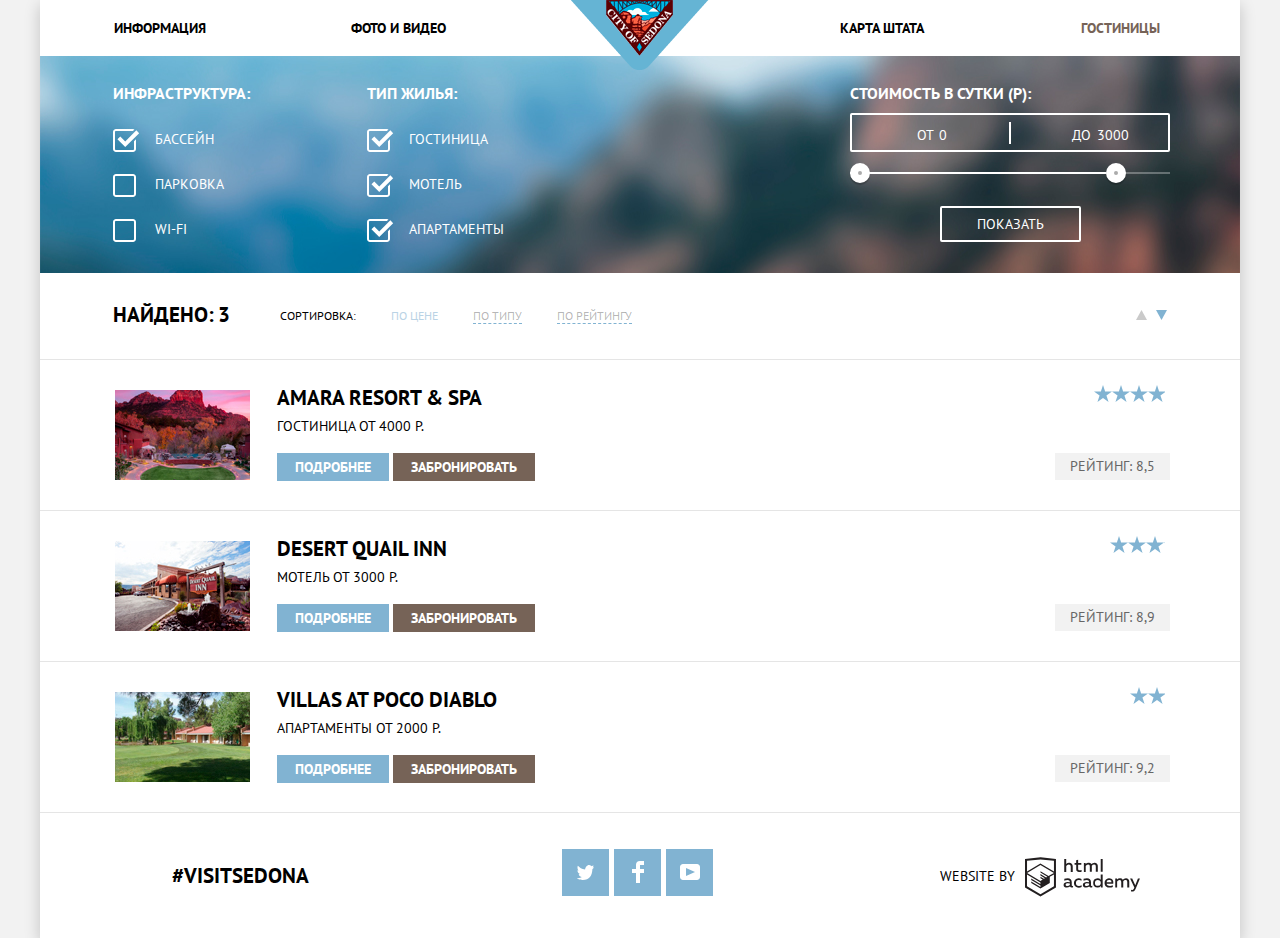
==== commit a0db459f: "ссылка логотипу на главную" ====
--- a/inner.html
+++ b/inner.html
@@ -10,9 +10,9 @@
 </head>
 
 <body>
-  <div class="mainpage">
+  <div class="main-page">
     <header class="main-header">
-      <a class="main-logo" href="#">
+      <a class="main-logo" href="index.html">
         <img src="img/logotype.png" width="138" height="70" alt="Логотип">
       </a>
       <nav class="main-navigation">
@@ -63,7 +63,7 @@
             </ul>
           </fieldset>
           <div class="filter-range">
-            <div class="filter-range-title">Стоимость в сутки(Р):</div>
+            <div class="filter-range-title">Стоимость в сутки (Р):</div>
             <div class="price-controls">
               <label class="min-price">
                 от <input type="text" name="min-price" value="0">
@@ -126,7 +126,7 @@
             </a>
             <div class="hotel-decoration">
               <a class="hotelitems" href="#">
-                <span>Amara resort&Spa</span>
+                <span>Amara resort & Spa</span>
               </a>
               <span class="hoteldetails">Гостиница от 4000 р.</span>
               <div class="hotelbuttons">
--- a/css/style.css
+++ b/css/style.css
@@ -13,11 +13,12 @@
   background-color: #f2f2f2;
 }
 
-.mainpage {
+.main-page {
   position:relative;
   width: 1200px;
   background-color: #ffffff;
   margin: auto;
+  box-shadow: 0px 5px 15px 0 rgba(0, 1, 1, 0.2);
 }
 
 a {
@@ -65,7 +66,7 @@
   color: #81b3d2;
 }
 
-.main-menu li .current {
+.main-menu .current {
   color: #766357;
 }
 
@@ -378,7 +379,7 @@
 }
 
 .staticbutton {
-  padding: 30px 143px;
+  padding: 30px 142px;
   position: relative;
   margin-top: 30px;
 }
@@ -447,6 +448,7 @@
   line-height: 26px;
   font-weight: 700;
   background-color: #ffffff;
+  box-shadow: 7px 7px 15px 0px rgba(0,1,1,0.15);
 
   position: absolute;
   left: 0;
@@ -489,18 +491,15 @@
   outline: none;
 }
 
-.datearrival button:hover path,
-.datearrival button:focus path,
-.datedeparture button:hover path,
-.datedeparture button:focus path {
+.calendar:hover path,
+.calendar:focus path {
   fill: #333333;
   cursor: pointer;
 }
 
-.datearrival button:active path,
-.datedeparture button:active path {
+.calendar:active path {
   fill: #81b3d2;
-  cursor: pointer;
+  cursor: pointers;
 }
 
 .datearrival input,
@@ -596,6 +595,7 @@
   width: 38px;
   text-align: center;
   box-sizing: border-box;
+  color: #333333;
 }
 
 .buttonsearch {
@@ -605,11 +605,20 @@
   margin-bottom: 55px;
 }
 
+.hotelselection input[type="text"]::placeholder{
+  color: #000000;
+}
+
 .hotelselection input[type="text"] {
   background-color: #f2f2f2;
   border: 2px solid #f2f2f2;
   border: none;
   outline: none;
+
+  font-size: 14px;
+  line-height: 26px;
+  font-weight: 700;
+  text-transform: uppercase;
 }
 
 .hotelselection input[type="text"]:hover {
@@ -624,10 +633,9 @@
 
 /*конец формы на главной странице*/
 
-.formsearching {
-  display: flex;
-  padding-top: 25px;
-  padding-bottom: 5px;
+  .formsearching {
+  display: flex;
+  padding-top: 27px;
 
   background-image: url("../img/mountains.jpg");
   background-repeat: no-repeat;
@@ -647,10 +655,11 @@
 .formsearching legend {
   font-size: 16px;
   font-weight: 700;
+  line-height: 21px;
   border: none;
 
   margin-bottom: 20px;
-  margin-left: 65px;
+  margin-left: 60px;
 }
 
 .formsearching ul {
@@ -660,8 +669,8 @@
 }
 
 .form-items {
-  margin-bottom: 16px;
-  padding-left: 65px;
+  margin-bottom: 17px;
+  padding-left: 60px;
 }
 
 .filter-input-checkbox + label {
@@ -669,7 +678,7 @@
     vertical-align:middle;
     width: 100px;
     height: 28px;
-	  margin-right: 20px;
+	  margin-right: 27px;
     padding-left: 42px;
 
     background:url("../img/checkbox-off.svg");
@@ -716,7 +725,7 @@
 
 .sorting-items {
   display: flex;
-  margin: 10px 73px;
+  margin: 8px 73px;
 }
 
 .exit h3,
@@ -748,7 +757,7 @@
   padding: 0;
 }
 
-.sorting li .currentpice {
+.sorting .currentpice {
   color: #bad3e5;
   border-bottom: none;
 }
@@ -850,10 +859,9 @@
 
 .price-controls label {
   display: inline-block;
-
+  vertical-align: top;
   font-size: 14px;
   line-height: 38px;
-  vertical-align: top;
 
   cursor: pointer;
 }
@@ -967,7 +975,7 @@
   margin: 0;
   width: 1200px;
   padding-top: 25px;
-  padding-bottom: 10px;
+  padding-bottom: 5px;
   border-bottom: 1px solid #e5e5e5;
 }
 
@@ -978,7 +986,7 @@
 }
 
 .hotelbuttons {
-  margin-top: 15px;
+  margin-top: 20px;
 }
 
 .hoteldetails {
@@ -1030,7 +1038,7 @@
 }
 
 .rating {
-  margin-top: 65px;
+  margin-top: 68px;
   margin-bottom: 25px;
   margin-left: 520px;
 
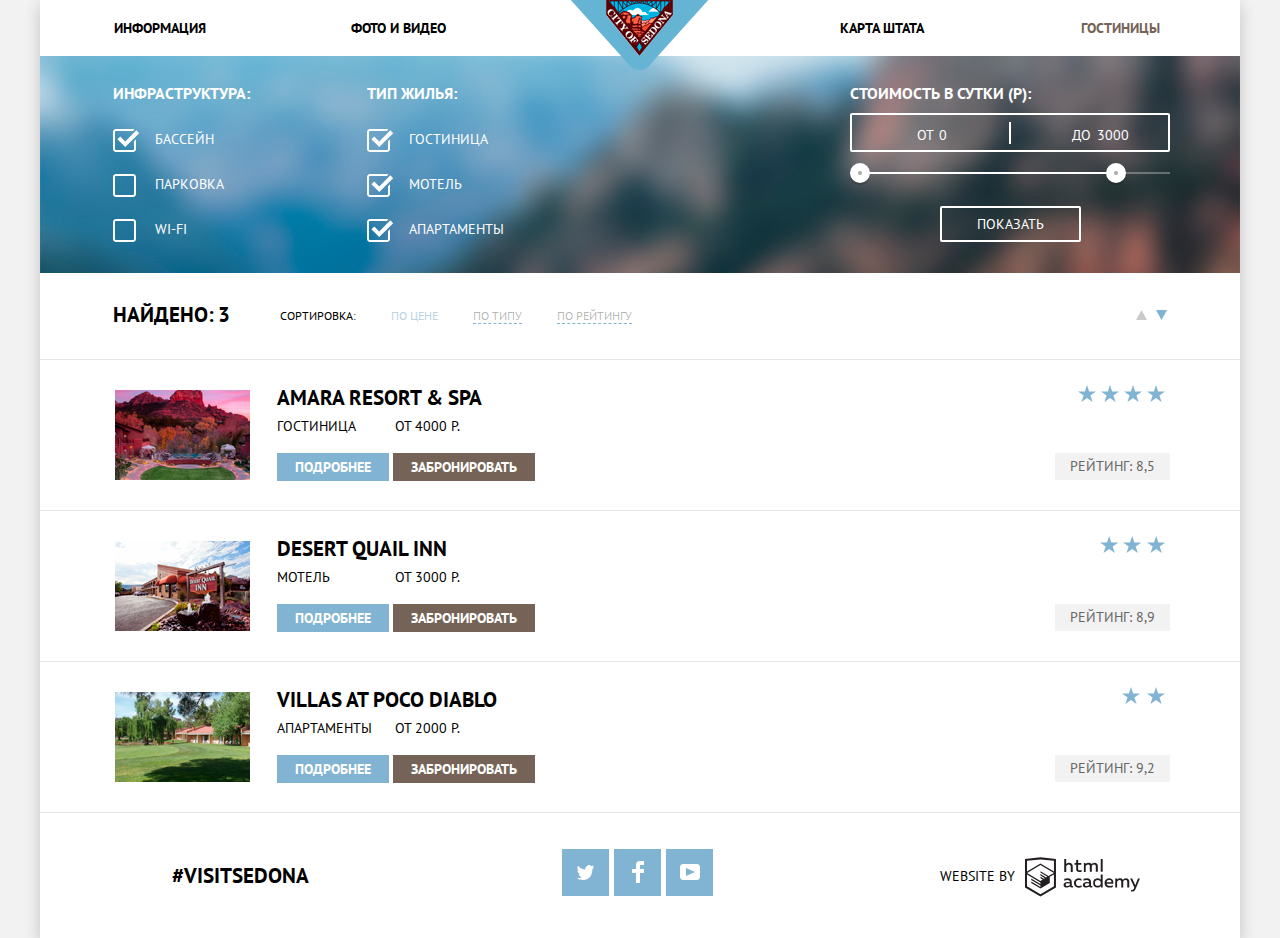
==== commit ff7b5d7b: "доб.контейнер для hoteldetails" ====
--- a/inner.html
+++ b/inner.html
@@ -108,11 +108,15 @@
           <div class="sortingbuttons">
             <a class="sortingbuttonup" href="#">
               <span class="visually-hidden">по возрастанию</span>
-              <svg xmlns="http://www.w3.org/2000/svg" width="11" height="10" viewBox="0 0 11 10"><path fill="#231F20" d="M5.5 0L0 10h11z"/></svg>
+              <svg xmlns="http://www.w3.org/2000/svg" width="11" height="10" viewBox="0 0 11 10">
+                <path fill="#231F20" d="M5.5 0L0 10h11z"/>
+              </svg>
             </a>
             <a class="currentbutton">
               <span class="visually-hidden">по убыванию</span>
-              <svg xmlns="http://www.w3.org/2000/svg" width="11" height="10" viewBox="0 0 11 10"><path fill="#231F20" d="M5.5 10L0 0h11"/></svg>
+              <svg xmlns="http://www.w3.org/2000/svg" width="11" height="10" viewBox="0 0 11 10">
+                <path fill="#231F20" d="M5.5 10L0 0h11"/>
+              </svg>
             </a>
           </div>
         </div>
@@ -122,13 +126,16 @@
         <ul class="hotels">
           <li class="amara">
             <a class="photoamara" href="#">
-              <img src="img/amara.jpg" width="135" height="90" alt="Фото Амары">
+              <img src="img/amara.jpg" width="135" height="90" alt="Amara resort">
             </a>
             <div class="hotel-decoration">
               <a class="hotelitems" href="#">
                 <span>Amara resort & Spa</span>
               </a>
-              <span class="hoteldetails">Гостиница от 4000 р.</span>
+              <p>
+                <span class="hoteldetails">Гостиница</span>
+                <span class="hoteldetails"> от 4000 р.</span>
+              </p>
               <div class="hotelbuttons">
                 <a class="buttondetails" href="#">Подробнее</a>
                 <a class="buttonreserved" href="#">Забронировать</a>
@@ -141,13 +148,16 @@
           </li>
           <li class="desert">
             <a class="photodesert" href="#">
-              <img src="img/desert.jpg" width="135" height="90" alt="Фото Десерт">
+              <img src="img/desert.jpg" width="135" height="90" alt="Desert">
             </a>
             <div class="hotel-decoration">
               <a class="hotelitems" href="#">
-                  <span>Desert quail inn</span>
+                <span>Desert quail inn</span>
               </a>
-              <span class="hoteldetails">Мотель от 3000 р.</span>
+              <p>
+                <span class="hoteldetails">Мотель</span>
+                <span class="hoteldetails"> от 3000 р.</span>
+              </p>
               <div class="hotelbuttons">
                 <a class="buttondetails" href="#">Подробнее</a>
                 <a class="buttonreserved" href="#">Забронировать</a>
@@ -160,13 +170,16 @@
           </li>
           <li class="villas">
             <a class="photovillas" href="#">
-              <img src="img/villasatpoco.jpg" width="135" height="90" alt="Фото Виллас">
+              <img src="img/villasatpoco.jpg" width="135" height="90" alt="Villas">
             </a>
             <div class="hotel-decoration">
               <a class="hotelitems" href="#">
                 <span>Villas at poco diablo</span>
               </a>
-              <span class="hoteldetails">Апартаменты от 2000 р.</span>
+              <p>
+                <span class="hoteldetails">Апартаменты</span>
+                <span class="hoteldetails"> от 2000 р.</span>
+              </p>
               <div class="hotelbuttons">
                 <a class="buttondetails" href="#">Подробнее</a>
                 <a class="buttonreserved" href="#">Забронировать</a>
@@ -185,33 +198,36 @@
       <ul class="buttonfooter">
         <li>
           <a class="social-button" href="#">
-              <span class="visually-hidden">Twitter</span>
-              <svg xmlns="http://www.w3.org/2000/svg" xmlns:xlink="http://www.w3.org/1999/xlink" width="17" height="15" viewbox="0 0 17 15">
-                <path fill="#FFF" d="M10.95.144c1.685-.496 2.984.27 3.577 1.179.673-.231 1.331-.481 2.011-.708a2.345 2.345 0 0 1-.857 1.768c.685.17 1.304-.491 1.304-.491-.169 1-1.006 1.788-1.563 2.024-.231 6.75-3.175 11.217-10.077 11.082h-.446c-.41 0-4.164-.46-4.898-1.887 2.271.196 3.893-.422 4.693-1.177-.96-.3-2.679-.477-2.979-2.95.349.106.564.228 1.19.119C1.705 8.247.374 7.53.448 5.33c.285.328 1.067.536 1.34.472C1.085 5.561-.182 2.442.894.85c1.818 1.854 3.735 3.606 7.152 3.773C8.254 2.33 9.183.793 10.95.144z"/>
-              </svg>
-            </a>
+            <span class="visually-hidden">Twitter</span>
+            <svg xmlns="http://www.w3.org/2000/svg" xmlns:xlink="http://www.w3.org/1999/xlink" width="17" height="15" viewBox="0 0 17 15">
+              <path fill="#FFF" d="M10.95.144c1.685-.496 2.984.27 3.577 1.179.673-.231 1.331-.481 2.011-.708a2.345 2.345 0 0 1-.857 1.768c.685.17 1.304-.491 1.304-.491-.169 1-1.006 1.788-1.563 2.024-.231 6.75-3.175 11.217-10.077 11.082h-.446c-.41 0-4.164-.46-4.898-1.887 2.271.196 3.893-.422 4.693-1.177-.96-.3-2.679-.477-2.979-2.95.349.106.564.228 1.19.119C1.705 8.247.374 7.53.448 5.33c.285.328 1.067.536 1.34.472C1.085 5.561-.182 2.442.894.85c1.818 1.854 3.735 3.606 7.152 3.773C8.254 2.33 9.183.793 10.95.144z"/>
+            </svg>
+          </a>
         </li>
         <li>
           <a class="social-button" href="#">
-              <span class="visually-hidden">Facebook</span>
-              <svg xmlns="http://www.w3.org/2000/svg" width="12" height="22" viewbox="0 0 12 22"><path fill="#FFF" d="M12 4V0H8a4 4 0 0 0-4 4v4H0v4h4v10h4V12h4V8H8V4h4z"/>
-              </svg>
-            </a>
+            <span class="visually-hidden">Facebook</span>
+            <svg xmlns="http://www.w3.org/2000/svg" width="12" height="22" viewBox="0 0 12 22">
+              <path fill="#FFF" d="M12 4V0H8a4 4 0 0 0-4 4v4H0v4h4v10h4V12h4V8H8V4h4z"/>
+            </svg>
+          </a>
         </li>
         <li>
           <a class="social-button" href="#">
-              <span class="visually-hidden">Youtube</span>
-              <svg xmlns="http://www.w3.org/2000/svg" xmlns:xlink="http://www.w3.org/1999/xlink" width="20" height="16" viewbox="0 0 20 16"><path  d="M17 0H3C1.35 0 0 1.35 0 3v10c0 1.65 1.35 3 3 3h14c1.65 0 3-1.35 3-3V3c0-1.65-1.35-3-3-3zM6.027 11.998V4.002L15.014 8l-8.987 3.998z" fill="#FFF"/>
-              </svg>
-            </a>
+            <span class="visually-hidden">Youtube</span>
+            <svg xmlns="http://www.w3.org/2000/svg" xmlns:xlink="http://www.w3.org/1999/xlink" width="20" height="16" viewBox="0 0 20 16">
+              <path  d="M17 0H3C1.35 0 0 1.35 0 3v10c0 1.65 1.35 3 3 3h14c1.65 0 3-1.35 3-3V3c0-1.65-1.35-3-3-3zM6.027 11.998V4.002L15.014 8l-8.987 3.998z" fill="#FFF"/>
+            </svg>
+          </a>
         </li>
       </ul>
       <div class="htmlacademy">
         <p>website by</p>
         <a class="button-developed" href="https://htmlacademy.ru/intensive/htmlcss">
             <span class="visually-hidden">HTMLAcademy</span>
-            <svg id="Layer_1" data-name="Layer 1" xmlns="http://www.w3.org/2000/svg" width="115" height="40" viewbox="0 0 108.08 36.85"><title>logo-htmlacademy-small1</title>
-              <path d="M44.61,26.88a2,2,0,0,0,.55-0.1v1.33a3.25,3.25,0,0,1-1.18.21,1.67,1.67,0,0,1-1.67-1,4.84,4.84,0,0,1-3.14,1.08c-1.51,0-2.91-.83-2.91-2.55,0-2.13,2-2.79,3.71-2.79a11.08,11.08,0,0,1,2.17.25v-0.3c0-1-.76-1.77-2.19-1.77a7.42,7.42,0,0,0-3,.64v-1.7a10.21,10.21,0,0,1,3.19-.55c2.36,0,3.81,1.12,3.81,3.65v3a0.54,0.54,0,0,0,.49.59h0.17Zm-6.44-1.13A1.35,1.35,0,0,0,39.63,27h0.11a3.39,3.39,0,0,0,2.41-1V24.58a9.72,9.72,0,0,0-1.81-.21c-1,0-2.16.33-2.16,1.38h0Zm12.36-6.11a5,5,0,0,1,2.57.64V22a4.08,4.08,0,0,0-2.3-.7,2.75,2.75,0,1,0,0,5.49,5,5,0,0,0,2.43-.64v1.71a6.27,6.27,0,0,1-2.76.57A4.21,4.21,0,0,1,46,24.51q0-.21,0-0.41a4.32,4.32,0,0,1,4.18-4.46h0.38Zm12.17,7.24a2,2,0,0,0,.55-0.1v1.33a3.25,3.25,0,0,1-1.18.21,1.67,1.67,0,0,1-1.67-1,4.84,4.84,0,0,1-3.14,1.08c-1.51,0-2.91-.83-2.91-2.55,0-2.13,2-2.79,3.71-2.79a11.08,11.08,0,0,1,2.17.25v-0.3c0-1-.76-1.77-2.19-1.77a7.42,7.42,0,0,0-3,.64v-1.7a10.21,10.21,0,0,1,3.19-.55c2.36,0,3.81,1.12,3.81,3.65v3a0.54,0.54,0,0,0,.49.59h0.17Zm-6.44-1.13A1.35,1.35,0,0,0,57.73,27h0.11a3.39,3.39,0,0,0,2.41-1V24.58a9.72,9.72,0,0,0-1.81-.21c-1.06,0-2.16.33-2.16,1.38h0ZM73,16V28.2H71.35V26.88a3.88,3.88,0,0,1-3.19,1.54,4.4,4.4,0,0,1,0-8.78,3.81,3.81,0,0,1,3,1.3V16H73Zm-4.53,5.22a2.76,2.76,0,1,0,0,5.52A2.86,2.86,0,0,0,71.15,25V23A2.91,2.91,0,0,0,68.49,21.27ZM79,19.64c3.31,0,4.46,2.68,3.92,5.09H76.7c0.21,1.5,1.67,2.11,3.19,2.11a6.11,6.11,0,0,0,2.64-.59v1.6a7.14,7.14,0,0,1-3,.57C77,28.42,74.78,27,74.78,24a4.18,4.18,0,0,1,4-4.39H79Zm0.09,1.54a2.28,2.28,0,0,0-2.44,2.1v0.06H81.3A2,2,0,0,0,79.13,21.18Zm5.73,7V19.87h1.65v1a3.81,3.81,0,0,1,2.78-1.27A2.86,2.86,0,0,1,91.89,21a4.12,4.12,0,0,1,2.91-1.33A3.06,3.06,0,0,1,98,23V28.2h-1.9V23.05a1.59,1.59,0,0,0-1.42-1.75H94.42a2.8,2.8,0,0,0-2.07,1.12V28.2h-1.9V23.05A1.59,1.59,0,0,0,89,21.31H88.8a3,3,0,0,0-2.21,1.29v5.63H84.86Zm21.31-8.33h1.9l-3.91,9.46c-0.9,2.17-2.09,2.86-3.35,2.86a4.76,4.76,0,0,1-1.1-.14V30.46a2.86,2.86,0,0,0,.85.12c0.9,0,1.58-.64,2.07-1.9l0.17-.42-4-8.4h2l2.86,6.29ZM38.73,1.46V6.22a3.81,3.81,0,0,1,2.7-1.14,3.25,3.25,0,0,1,3.44,3.4v5.15H43V8.72a1.81,1.81,0,0,0-1.61-2h-0.3a2.93,2.93,0,0,0-2.32,1.39v5.52h-1.9V1.46h1.9ZM49.94,2.31v3h3V6.91h-3v3.81c0,1.1.5,1.46,1.58,1.46a4.49,4.49,0,0,0,1.69-.33v1.6A6.8,6.8,0,0,1,51,13.8a2.55,2.55,0,0,1-2.86-2.74V6.89H46.58V5.26h1.5V2.74Zm5.4,11.31V5.28H57v1A3.81,3.81,0,0,1,59.77,5a2.86,2.86,0,0,1,2.6,1.33A4.12,4.12,0,0,1,65.28,5,3.06,3.06,0,0,1,68.44,8.4v5.21h-1.9V8.46a1.59,1.59,0,0,0-1.42-1.75H64.89a2.8,2.8,0,0,0-2.07,1.12v5.78h-1.9V8.46A1.59,1.59,0,0,0,59.5,6.71H59.27A3,3,0,0,0,57.06,8v5.63H55.34ZM71.17,1.45H73V13.6H71.17V1.45ZM14.71,0H14.55L0,1.54V28.21l14.55,8.66,14.55-8.66V1.54Zm12.5,27.1L14.55,34.64,1.9,27.12V16.18l12.59,7.5V25L5.86,19.9v1.31l8.68,5.21v1.39L5.87,22.65V24l8.68,5.21,8.75-5.24V18.31L27.2,16V27.12Zm0-12.53-3.48,2-1.6,1L14.51,13v1.31L21,18.23H21l-0.14.09-1,.54-5.37-3.2V17l4.24,2.52-1,.67-3.2-1.9v1.31l2.1,1.24L14.5,22.1,2,14.65,14.51,7.11Zm0-1.32L14.49,5.76,1.91,13.25v-10L14.56,1.92,27.21,3.25v10h0Z" transform="translate(0 -0.02)" fill="#231f20"/></svg>
+            <svg id="Layer_1" data-name="Layer 1" xmlns="http://www.w3.org/2000/svg" width="115" height="40" viewBox="0 0 108.08 36.85"><title>logo-htmlacademy-small1</title>
+              <path d="M44.61,26.88a2,2,0,0,0,.55-0.1v1.33a3.25,3.25,0,0,1-1.18.21,1.67,1.67,0,0,1-1.67-1,4.84,4.84,0,0,1-3.14,1.08c-1.51,0-2.91-.83-2.91-2.55,0-2.13,2-2.79,3.71-2.79a11.08,11.08,0,0,1,2.17.25v-0.3c0-1-.76-1.77-2.19-1.77a7.42,7.42,0,0,0-3,.64v-1.7a10.21,10.21,0,0,1,3.19-.55c2.36,0,3.81,1.12,3.81,3.65v3a0.54,0.54,0,0,0,.49.59h0.17Zm-6.44-1.13A1.35,1.35,0,0,0,39.63,27h0.11a3.39,3.39,0,0,0,2.41-1V24.58a9.72,9.72,0,0,0-1.81-.21c-1,0-2.16.33-2.16,1.38h0Zm12.36-6.11a5,5,0,0,1,2.57.64V22a4.08,4.08,0,0,0-2.3-.7,2.75,2.75,0,1,0,0,5.49,5,5,0,0,0,2.43-.64v1.71a6.27,6.27,0,0,1-2.76.57A4.21,4.21,0,0,1,46,24.51q0-.21,0-0.41a4.32,4.32,0,0,1,4.18-4.46h0.38Zm12.17,7.24a2,2,0,0,0,.55-0.1v1.33a3.25,3.25,0,0,1-1.18.21,1.67,1.67,0,0,1-1.67-1,4.84,4.84,0,0,1-3.14,1.08c-1.51,0-2.91-.83-2.91-2.55,0-2.13,2-2.79,3.71-2.79a11.08,11.08,0,0,1,2.17.25v-0.3c0-1-.76-1.77-2.19-1.77a7.42,7.42,0,0,0-3,.64v-1.7a10.21,10.21,0,0,1,3.19-.55c2.36,0,3.81,1.12,3.81,3.65v3a0.54,0.54,0,0,0,.49.59h0.17Zm-6.44-1.13A1.35,1.35,0,0,0,57.73,27h0.11a3.39,3.39,0,0,0,2.41-1V24.58a9.72,9.72,0,0,0-1.81-.21c-1.06,0-2.16.33-2.16,1.38h0ZM73,16V28.2H71.35V26.88a3.88,3.88,0,0,1-3.19,1.54,4.4,4.4,0,0,1,0-8.78,3.81,3.81,0,0,1,3,1.3V16H73Zm-4.53,5.22a2.76,2.76,0,1,0,0,5.52A2.86,2.86,0,0,0,71.15,25V23A2.91,2.91,0,0,0,68.49,21.27ZM79,19.64c3.31,0,4.46,2.68,3.92,5.09H76.7c0.21,1.5,1.67,2.11,3.19,2.11a6.11,6.11,0,0,0,2.64-.59v1.6a7.14,7.14,0,0,1-3,.57C77,28.42,74.78,27,74.78,24a4.18,4.18,0,0,1,4-4.39H79Zm0.09,1.54a2.28,2.28,0,0,0-2.44,2.1v0.06H81.3A2,2,0,0,0,79.13,21.18Zm5.73,7V19.87h1.65v1a3.81,3.81,0,0,1,2.78-1.27A2.86,2.86,0,0,1,91.89,21a4.12,4.12,0,0,1,2.91-1.33A3.06,3.06,0,0,1,98,23V28.2h-1.9V23.05a1.59,1.59,0,0,0-1.42-1.75H94.42a2.8,2.8,0,0,0-2.07,1.12V28.2h-1.9V23.05A1.59,1.59,0,0,0,89,21.31H88.8a3,3,0,0,0-2.21,1.29v5.63H84.86Zm21.31-8.33h1.9l-3.91,9.46c-0.9,2.17-2.09,2.86-3.35,2.86a4.76,4.76,0,0,1-1.1-.14V30.46a2.86,2.86,0,0,0,.85.12c0.9,0,1.58-.64,2.07-1.9l0.17-.42-4-8.4h2l2.86,6.29ZM38.73,1.46V6.22a3.81,3.81,0,0,1,2.7-1.14,3.25,3.25,0,0,1,3.44,3.4v5.15H43V8.72a1.81,1.81,0,0,0-1.61-2h-0.3a2.93,2.93,0,0,0-2.32,1.39v5.52h-1.9V1.46h1.9ZM49.94,2.31v3h3V6.91h-3v3.81c0,1.1.5,1.46,1.58,1.46a4.49,4.49,0,0,0,1.69-.33v1.6A6.8,6.8,0,0,1,51,13.8a2.55,2.55,0,0,1-2.86-2.74V6.89H46.58V5.26h1.5V2.74Zm5.4,11.31V5.28H57v1A3.81,3.81,0,0,1,59.77,5a2.86,2.86,0,0,1,2.6,1.33A4.12,4.12,0,0,1,65.28,5,3.06,3.06,0,0,1,68.44,8.4v5.21h-1.9V8.46a1.59,1.59,0,0,0-1.42-1.75H64.89a2.8,2.8,0,0,0-2.07,1.12v5.78h-1.9V8.46A1.59,1.59,0,0,0,59.5,6.71H59.27A3,3,0,0,0,57.06,8v5.63H55.34ZM71.17,1.45H73V13.6H71.17V1.45ZM14.71,0H14.55L0,1.54V28.21l14.55,8.66,14.55-8.66V1.54Zm12.5,27.1L14.55,34.64,1.9,27.12V16.18l12.59,7.5V25L5.86,19.9v1.31l8.68,5.21v1.39L5.87,22.65V24l8.68,5.21,8.75-5.24V18.31L27.2,16V27.12Zm0-12.53-3.48,2-1.6,1L14.51,13v1.31L21,18.23H21l-0.14.09-1,.54-5.37-3.2V17l4.24,2.52-1,.67-3.2-1.9v1.31l2.1,1.24L14.5,22.1,2,14.65,14.51,7.11Zm0-1.32L14.49,5.76,1.91,13.25v-10L14.56,1.92,27.21,3.25v10h0Z" transform="translate(0 -0.02)" fill="#231f20"/>
+            </svg>
           </a>
       </div>
     </footer>
--- a/css/style.css
+++ b/css/style.css
@@ -3,7 +3,7 @@
   margin: 0;
   padding: 0;
 
-  font-family: "PT Sans", Arial, sans-serif;
+  font-family: "PT Sans", "Arial", sans-serif;
   font-size: 14px;
   line-height: 21px;
   font-weight: 400;
@@ -81,8 +81,8 @@
 .container-photos {
   background-image: url("../img/backgroundmain.jpg");
   background-repeat: no-repeat;
-  background-position:  center -58px;
-  background-color:#81b3d2;
+  background-position: center -58px;
+  background-color: #81b3d2;
 }
 
 .container-photos img {
@@ -150,6 +150,7 @@
   flex-direction: row-reverse;
   justify-content: center;
   align-items: center;
+
   background-color: #81b3d2;
 }
 
@@ -216,12 +217,12 @@
  }
 
 .advantages p {
-  text-align: center;
-  background-color: #ffffff;
-  color: #767676;
-
   width: 287px;
   padding-top: 3px;
+
+  text-align: center;
+  color: #767676;
+  background-color: #ffffff;
 }
 
 .advantages2 {
@@ -292,7 +293,7 @@
 }
 
 .social-button:active path {
-  fill:rgba(255,255,255,0.3) ;
+  fill:rgba(255,255,255,0.3);
 }
 
 .social-button:active path {
@@ -332,7 +333,7 @@
 }
 
 .htmlacademy:focus path,
-.htmlacademy:hover path{
+.htmlacademy:hover path {
   fill: #81b3d2;
 }
 
@@ -379,7 +380,7 @@
 }
 
 .staticbutton {
-  padding: 30px 142px;
+  padding: 30px 143px;
   position: relative;
   margin-top: 30px;
 }
@@ -409,7 +410,7 @@
 .buttonreserved:hover,
 .buttonreserved:focus {
   background-color: #604e43;
-  cursor:pointer;
+  cursor: pointer;
 }
 
 .buttonsearch:hover,
@@ -417,21 +418,21 @@
 .buttondetails:hover,
 .buttondetails:focus {
   background-color: #669ec0;
-  cursor:pointer;
+  cursor: pointer;
 }
 
 .buttonsearch:active,
 .buttondetails:active {
   color: rgba(255, 255, 255, 0.3);
   background-color: #5496bd;
-  cursor:pointer;
+  cursor: pointer;
 }
 
 .staticbutton:active,
 .buttonreserved:active {
   color: rgba(255, 255, 255, 0.3);
   background-color: #503e33;
-  cursor:pointer;
+  cursor: pointer;
 }
 
 .hotelselection {
@@ -464,8 +465,9 @@
 .datearrival,
 .datedeparture {
   display: flex;
+  align-items: center;
   width: 100%;
-  position:relative;
+  position: relative;
   justify-content: space-between;
 }
 
@@ -479,12 +481,12 @@
 
 .datearrival button,
 .datedeparture button {
+  position: absolute;
   padding: 0;
+  right: 9px;
+  top: 8px;
   background-color: transparent;
   border: none;
-  position: absolute;
-  right: 9px;
-  top: 8px;
 
   fill: #a9a9a9;
   cursor: pointer;
@@ -499,7 +501,7 @@
 
 .calendar:active path {
   fill: #81b3d2;
-  cursor: pointers;
+  cursor: pointer;
 }
 
 .datearrival input,
@@ -517,7 +519,7 @@
 }
 
 .adults {
-  width: 226px;
+  width: 229px;
 }
 
 .children {
@@ -540,7 +542,6 @@
 .children button,
 .adults button {
   padding: 0;
-  background-color: transparent;
   border: none;
   width: 38px;
   height: 38px;
@@ -559,14 +560,14 @@
   background-image: url("../img/minushover.png");
   background-repeat: no-repeat;
   background-position: center;
-  cursor:pointer;
+  cursor: pointer;
 }
 
 .minus:active {
   background-image: url("../img/minusactive.png");
   background-repeat: no-repeat;
   background-position: center;
-  cursor:pointer;
+  cursor: pointer;
 }
 
 .plus {
@@ -580,14 +581,14 @@
   background-image: url("../img/plushover.png");
   background-repeat: no-repeat;
   background-position: center;
-  cursor:pointer;
+  cursor: pointer;
 }
 
 .plus:active {
   background-image: url("../img/plusactive.png");
   background-repeat: no-repeat;
   background-position: center;
-  cursor:pointer;
+  cursor: pointer;
 }
 
 .adults input,
@@ -605,14 +606,13 @@
   margin-bottom: 55px;
 }
 
-.hotelselection input[type="text"]::placeholder{
+.hotelselection input[type="text"]::placeholder {
   color: #000000;
 }
 
 .hotelselection input[type="text"] {
   background-color: #f2f2f2;
   border: 2px solid #f2f2f2;
-  border: none;
   outline: none;
 
   font-size: 14px;
@@ -642,11 +642,11 @@
   background-position: top center;
   background-color: #51819f;
 
-  color:#ffffff;
+  color: #ffffff;
 }
 
 .formsearching fieldset {
-  border:none;
+  border: none;
 }
 
 
@@ -674,42 +674,42 @@
 }
 
 .filter-input-checkbox + label {
-    display:inline-block;
-    vertical-align:middle;
-    width: 100px;
-    height: 28px;
-	  margin-right: 27px;
-    padding-left: 42px;
-
-    background:url("../img/checkbox-off.svg");
-    background-repeat: no-repeat;
-    cursor:pointer;
+  display: inline-block;
+  vertical-align: middle;
+  width: 100px;
+  height: 28px;
+  margin-right: 27px;
+  padding-left: 42px;
+
+  background: url("../img/checkbox-off.svg");
+  background-repeat: no-repeat;
+  cursor: pointer;
 }
 
 .filter-input-checkbox:checked + label {
-  background:url("../img/checkbox-on.svg");
+  background: url("../img/checkbox-on.svg");
   background-repeat: no-repeat;
 }
 
 .filter-input-checkbox:checked:disabled + label {
-  background:url("../img/chekeddis.png");
+  background: url("../img/chekeddis.png");
   background-repeat: no-repeat;
 }
 
 .filter-input-checkbox:disabled + label {
-  background:url("../img/chekbox-offdis.png");
-  background-repeat: no-repeat;
-}
-
-.filter-input-checkbox:checked:hover+ label,
-.filter-input-checkbox:checked:focus+ label {
-  background:url("../img/checkbox-on.svg");
-  background-repeat: no-repeat;
-}
-
-.filter-input-checkbox:hover+ label,
-.filter-input-checkbox:focus+ label {
-  background:url("../img/checkbox-off.svg");
+  background: url("../img/chekbox-offdis.png");
+  background-repeat: no-repeat;
+}
+
+.filter-input-checkbox:checked:hover + label,
+.filter-input-checkbox:checked:focus + label {
+  background: url("../img/checkbox-on.svg");
+  background-repeat: no-repeat;
+}
+
+.filter-input-checkbox:hover + label,
+.filter-input-checkbox:focus + label {
+  background: url("../img/checkbox-off.svg");
   background-repeat: no-repeat;
 }
 /*конец чекбоксов*/
@@ -776,7 +776,7 @@
 }
 
 .sortingbuttons a {
-  cursor:pointer;
+  cursor: pointer;
 }
 
 .sortingbuttonup svg {
@@ -837,7 +837,6 @@
 .price-controls {
   height: 35px;
   margin-bottom: 20px;
-
   position: relative;
   font-size: 0;
 
@@ -853,7 +852,7 @@
   width: 2px;
   height: 22px;
 
-  background: #ffffff;
+  background-color: #ffffff;
   transform: translate(-50%, -50%);
 }
 
@@ -886,21 +885,19 @@
 
 .range-controls {
   position: relative;
-
   margin-bottom: 32px;
 }
 
 .range-controls .scale {
   height: 2px;
-
-  background: rgba(255, 255, 255, 0.3);
+  background-color: rgba(255, 255, 255, 0.3);
 }
 
 .range-controls .bar {
   width: 80%;
   height: 2px;
 
-  background: #ffffff;
+  background-color: #ffffff;
 }
 
 .range-toggle {
@@ -909,7 +906,7 @@
   width: 4px;
   height: 4px;
 
-  background: #ababab;
+  background-color: #ababab;
   border: 8px solid #ffffff;
   border-radius: 50%;
   box-shadow: 0 2px 1px 0 rgba(0, 1, 1, 0.2);
@@ -917,7 +914,7 @@
 }
 
 .range-toggle:hover {
-  background: #1c4f80;
+  background-color: #1c4f80;
 }
 
 .range-toggle-min {
@@ -961,6 +958,12 @@
 .total .hoteldetails {
   font: inherit;
   font-weight: 400;
+  width: 118px;
+}
+
+.hotel-decoration p{
+  display: flex;
+  margin: 0;
 }
 
 .hotels {
@@ -1005,10 +1008,10 @@
   right: 75px;
   margin-right: auto;
   margin-left: auto;
-  width: 71px;
-  height: 57px;
+  width: 87px;
+  height: 17px;
   background-image: url("../img/star.svg");
-  background-repeat: repeat-x;
+  background-repeat: space;
 }
 
 .star-desert::before {
@@ -1018,10 +1021,10 @@
   right: 75px;
   margin-right: auto;
   margin-left: auto;
-  width: 55px;
-  height: 57px;
+  width: 65px;
+  height: 17px;
   background-image: url("../img/star.svg");
-  background-repeat: repeat-x;
+  background-repeat: space;
 }
 
 .star-villas::before {
@@ -1031,10 +1034,10 @@
   right: 75px;
   margin-right: auto;
   margin-left: auto;
-  width: 35px;
-  height: 57px;
+  width: 43px;
+  height: 17px;
   background-image: url("../img/star.svg");
-  background-repeat: repeat-x;
+  background-repeat: space;
 }
 
 .rating {
@@ -1048,7 +1051,6 @@
 }
 
 
-/*доп.параметры*/
 img{
   max-width: 100%;
   height: auto;
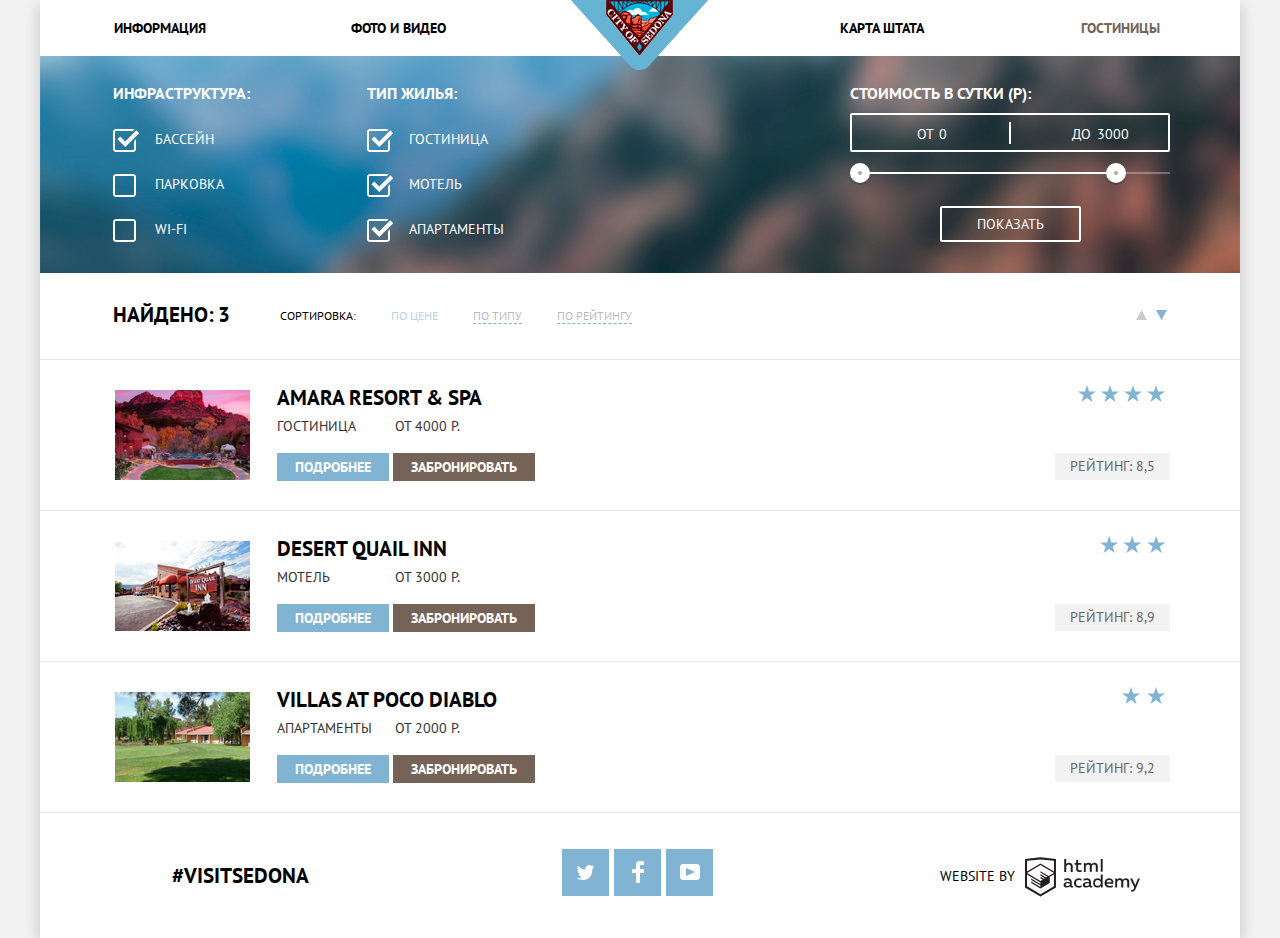
==== commit d061aeff: "class star" ====
--- a/inner.html
+++ b/inner.html
@@ -26,6 +26,7 @@
     </header>
 
     <main>
+
       <section class="search">
         <form class="formsearching" action="https://echo.htmlacademy.ru" method="get">
           <fieldset>
@@ -142,7 +143,7 @@
               </div>
             </div>
             <span class="rating">Рейтинг: 8,5</span>
-            <div class="star-amara">
+            <div class="star star-amara">
               <span class="visually-hidden">4 звезды</span>
             </div>
           </li>
@@ -164,7 +165,7 @@
               </div>
             </div>
             <span class="rating">Рейтинг: 8,9</span>
-            <div class="star-desert">
+            <div class="star star-desert">
               <span class="visually-hidden">3 звезды</span>
             </div>
           </li>
@@ -186,13 +187,15 @@
               </div>
             </div>
             <span class="rating">Рейтинг: 9,2</span>
-            <div class="star-villas">
+            <div class="star star-villas">
               <span class="visually-hidden">2 звезды</span>
             </div>
           </li>
         </ul>
       </section>
+
     </main>
+
     <footer class="main-footer">
       <a class="button-hashtag" href="#">#Visitsedona</a>
       <ul class="buttonfooter">
@@ -224,11 +227,11 @@
       <div class="htmlacademy">
         <p>website by</p>
         <a class="button-developed" href="https://htmlacademy.ru/intensive/htmlcss">
-            <span class="visually-hidden">HTMLAcademy</span>
-            <svg id="Layer_1" data-name="Layer 1" xmlns="http://www.w3.org/2000/svg" width="115" height="40" viewBox="0 0 108.08 36.85"><title>logo-htmlacademy-small1</title>
-              <path d="M44.61,26.88a2,2,0,0,0,.55-0.1v1.33a3.25,3.25,0,0,1-1.18.21,1.67,1.67,0,0,1-1.67-1,4.84,4.84,0,0,1-3.14,1.08c-1.51,0-2.91-.83-2.91-2.55,0-2.13,2-2.79,3.71-2.79a11.08,11.08,0,0,1,2.17.25v-0.3c0-1-.76-1.77-2.19-1.77a7.42,7.42,0,0,0-3,.64v-1.7a10.21,10.21,0,0,1,3.19-.55c2.36,0,3.81,1.12,3.81,3.65v3a0.54,0.54,0,0,0,.49.59h0.17Zm-6.44-1.13A1.35,1.35,0,0,0,39.63,27h0.11a3.39,3.39,0,0,0,2.41-1V24.58a9.72,9.72,0,0,0-1.81-.21c-1,0-2.16.33-2.16,1.38h0Zm12.36-6.11a5,5,0,0,1,2.57.64V22a4.08,4.08,0,0,0-2.3-.7,2.75,2.75,0,1,0,0,5.49,5,5,0,0,0,2.43-.64v1.71a6.27,6.27,0,0,1-2.76.57A4.21,4.21,0,0,1,46,24.51q0-.21,0-0.41a4.32,4.32,0,0,1,4.18-4.46h0.38Zm12.17,7.24a2,2,0,0,0,.55-0.1v1.33a3.25,3.25,0,0,1-1.18.21,1.67,1.67,0,0,1-1.67-1,4.84,4.84,0,0,1-3.14,1.08c-1.51,0-2.91-.83-2.91-2.55,0-2.13,2-2.79,3.71-2.79a11.08,11.08,0,0,1,2.17.25v-0.3c0-1-.76-1.77-2.19-1.77a7.42,7.42,0,0,0-3,.64v-1.7a10.21,10.21,0,0,1,3.19-.55c2.36,0,3.81,1.12,3.81,3.65v3a0.54,0.54,0,0,0,.49.59h0.17Zm-6.44-1.13A1.35,1.35,0,0,0,57.73,27h0.11a3.39,3.39,0,0,0,2.41-1V24.58a9.72,9.72,0,0,0-1.81-.21c-1.06,0-2.16.33-2.16,1.38h0ZM73,16V28.2H71.35V26.88a3.88,3.88,0,0,1-3.19,1.54,4.4,4.4,0,0,1,0-8.78,3.81,3.81,0,0,1,3,1.3V16H73Zm-4.53,5.22a2.76,2.76,0,1,0,0,5.52A2.86,2.86,0,0,0,71.15,25V23A2.91,2.91,0,0,0,68.49,21.27ZM79,19.64c3.31,0,4.46,2.68,3.92,5.09H76.7c0.21,1.5,1.67,2.11,3.19,2.11a6.11,6.11,0,0,0,2.64-.59v1.6a7.14,7.14,0,0,1-3,.57C77,28.42,74.78,27,74.78,24a4.18,4.18,0,0,1,4-4.39H79Zm0.09,1.54a2.28,2.28,0,0,0-2.44,2.1v0.06H81.3A2,2,0,0,0,79.13,21.18Zm5.73,7V19.87h1.65v1a3.81,3.81,0,0,1,2.78-1.27A2.86,2.86,0,0,1,91.89,21a4.12,4.12,0,0,1,2.91-1.33A3.06,3.06,0,0,1,98,23V28.2h-1.9V23.05a1.59,1.59,0,0,0-1.42-1.75H94.42a2.8,2.8,0,0,0-2.07,1.12V28.2h-1.9V23.05A1.59,1.59,0,0,0,89,21.31H88.8a3,3,0,0,0-2.21,1.29v5.63H84.86Zm21.31-8.33h1.9l-3.91,9.46c-0.9,2.17-2.09,2.86-3.35,2.86a4.76,4.76,0,0,1-1.1-.14V30.46a2.86,2.86,0,0,0,.85.12c0.9,0,1.58-.64,2.07-1.9l0.17-.42-4-8.4h2l2.86,6.29ZM38.73,1.46V6.22a3.81,3.81,0,0,1,2.7-1.14,3.25,3.25,0,0,1,3.44,3.4v5.15H43V8.72a1.81,1.81,0,0,0-1.61-2h-0.3a2.93,2.93,0,0,0-2.32,1.39v5.52h-1.9V1.46h1.9ZM49.94,2.31v3h3V6.91h-3v3.81c0,1.1.5,1.46,1.58,1.46a4.49,4.49,0,0,0,1.69-.33v1.6A6.8,6.8,0,0,1,51,13.8a2.55,2.55,0,0,1-2.86-2.74V6.89H46.58V5.26h1.5V2.74Zm5.4,11.31V5.28H57v1A3.81,3.81,0,0,1,59.77,5a2.86,2.86,0,0,1,2.6,1.33A4.12,4.12,0,0,1,65.28,5,3.06,3.06,0,0,1,68.44,8.4v5.21h-1.9V8.46a1.59,1.59,0,0,0-1.42-1.75H64.89a2.8,2.8,0,0,0-2.07,1.12v5.78h-1.9V8.46A1.59,1.59,0,0,0,59.5,6.71H59.27A3,3,0,0,0,57.06,8v5.63H55.34ZM71.17,1.45H73V13.6H71.17V1.45ZM14.71,0H14.55L0,1.54V28.21l14.55,8.66,14.55-8.66V1.54Zm12.5,27.1L14.55,34.64,1.9,27.12V16.18l12.59,7.5V25L5.86,19.9v1.31l8.68,5.21v1.39L5.87,22.65V24l8.68,5.21,8.75-5.24V18.31L27.2,16V27.12Zm0-12.53-3.48,2-1.6,1L14.51,13v1.31L21,18.23H21l-0.14.09-1,.54-5.37-3.2V17l4.24,2.52-1,.67-3.2-1.9v1.31l2.1,1.24L14.5,22.1,2,14.65,14.51,7.11Zm0-1.32L14.49,5.76,1.91,13.25v-10L14.56,1.92,27.21,3.25v10h0Z" transform="translate(0 -0.02)" fill="#231f20"/>
-            </svg>
-          </a>
+          <span class="visually-hidden">HTMLAcademy</span>
+          <svg id="Layer_1" data-name="Layer 1" xmlns="http://www.w3.org/2000/svg" width="115" height="40" viewBox="0 0 108.08 36.85"><title>logo-htmlacademy-small1</title>
+            <path d="M44.61,26.88a2,2,0,0,0,.55-0.1v1.33a3.25,3.25,0,0,1-1.18.21,1.67,1.67,0,0,1-1.67-1,4.84,4.84,0,0,1-3.14,1.08c-1.51,0-2.91-.83-2.91-2.55,0-2.13,2-2.79,3.71-2.79a11.08,11.08,0,0,1,2.17.25v-0.3c0-1-.76-1.77-2.19-1.77a7.42,7.42,0,0,0-3,.64v-1.7a10.21,10.21,0,0,1,3.19-.55c2.36,0,3.81,1.12,3.81,3.65v3a0.54,0.54,0,0,0,.49.59h0.17Zm-6.44-1.13A1.35,1.35,0,0,0,39.63,27h0.11a3.39,3.39,0,0,0,2.41-1V24.58a9.72,9.72,0,0,0-1.81-.21c-1,0-2.16.33-2.16,1.38h0Zm12.36-6.11a5,5,0,0,1,2.57.64V22a4.08,4.08,0,0,0-2.3-.7,2.75,2.75,0,1,0,0,5.49,5,5,0,0,0,2.43-.64v1.71a6.27,6.27,0,0,1-2.76.57A4.21,4.21,0,0,1,46,24.51q0-.21,0-0.41a4.32,4.32,0,0,1,4.18-4.46h0.38Zm12.17,7.24a2,2,0,0,0,.55-0.1v1.33a3.25,3.25,0,0,1-1.18.21,1.67,1.67,0,0,1-1.67-1,4.84,4.84,0,0,1-3.14,1.08c-1.51,0-2.91-.83-2.91-2.55,0-2.13,2-2.79,3.71-2.79a11.08,11.08,0,0,1,2.17.25v-0.3c0-1-.76-1.77-2.19-1.77a7.42,7.42,0,0,0-3,.64v-1.7a10.21,10.21,0,0,1,3.19-.55c2.36,0,3.81,1.12,3.81,3.65v3a0.54,0.54,0,0,0,.49.59h0.17Zm-6.44-1.13A1.35,1.35,0,0,0,57.73,27h0.11a3.39,3.39,0,0,0,2.41-1V24.58a9.72,9.72,0,0,0-1.81-.21c-1.06,0-2.16.33-2.16,1.38h0ZM73,16V28.2H71.35V26.88a3.88,3.88,0,0,1-3.19,1.54,4.4,4.4,0,0,1,0-8.78,3.81,3.81,0,0,1,3,1.3V16H73Zm-4.53,5.22a2.76,2.76,0,1,0,0,5.52A2.86,2.86,0,0,0,71.15,25V23A2.91,2.91,0,0,0,68.49,21.27ZM79,19.64c3.31,0,4.46,2.68,3.92,5.09H76.7c0.21,1.5,1.67,2.11,3.19,2.11a6.11,6.11,0,0,0,2.64-.59v1.6a7.14,7.14,0,0,1-3,.57C77,28.42,74.78,27,74.78,24a4.18,4.18,0,0,1,4-4.39H79Zm0.09,1.54a2.28,2.28,0,0,0-2.44,2.1v0.06H81.3A2,2,0,0,0,79.13,21.18Zm5.73,7V19.87h1.65v1a3.81,3.81,0,0,1,2.78-1.27A2.86,2.86,0,0,1,91.89,21a4.12,4.12,0,0,1,2.91-1.33A3.06,3.06,0,0,1,98,23V28.2h-1.9V23.05a1.59,1.59,0,0,0-1.42-1.75H94.42a2.8,2.8,0,0,0-2.07,1.12V28.2h-1.9V23.05A1.59,1.59,0,0,0,89,21.31H88.8a3,3,0,0,0-2.21,1.29v5.63H84.86Zm21.31-8.33h1.9l-3.91,9.46c-0.9,2.17-2.09,2.86-3.35,2.86a4.76,4.76,0,0,1-1.1-.14V30.46a2.86,2.86,0,0,0,.85.12c0.9,0,1.58-.64,2.07-1.9l0.17-.42-4-8.4h2l2.86,6.29ZM38.73,1.46V6.22a3.81,3.81,0,0,1,2.7-1.14,3.25,3.25,0,0,1,3.44,3.4v5.15H43V8.72a1.81,1.81,0,0,0-1.61-2h-0.3a2.93,2.93,0,0,0-2.32,1.39v5.52h-1.9V1.46h1.9ZM49.94,2.31v3h3V6.91h-3v3.81c0,1.1.5,1.46,1.58,1.46a4.49,4.49,0,0,0,1.69-.33v1.6A6.8,6.8,0,0,1,51,13.8a2.55,2.55,0,0,1-2.86-2.74V6.89H46.58V5.26h1.5V2.74Zm5.4,11.31V5.28H57v1A3.81,3.81,0,0,1,59.77,5a2.86,2.86,0,0,1,2.6,1.33A4.12,4.12,0,0,1,65.28,5,3.06,3.06,0,0,1,68.44,8.4v5.21h-1.9V8.46a1.59,1.59,0,0,0-1.42-1.75H64.89a2.8,2.8,0,0,0-2.07,1.12v5.78h-1.9V8.46A1.59,1.59,0,0,0,59.5,6.71H59.27A3,3,0,0,0,57.06,8v5.63H55.34ZM71.17,1.45H73V13.6H71.17V1.45ZM14.71,0H14.55L0,1.54V28.21l14.55,8.66,14.55-8.66V1.54Zm12.5,27.1L14.55,34.64,1.9,27.12V16.18l12.59,7.5V25L5.86,19.9v1.31l8.68,5.21v1.39L5.87,22.65V24l8.68,5.21,8.75-5.24V18.31L27.2,16V27.12Zm0-12.53-3.48,2-1.6,1L14.51,13v1.31L21,18.23H21l-0.14.09-1,.54-5.37-3.2V17l4.24,2.52-1,.67-3.2-1.9v1.31l2.1,1.24L14.5,22.1,2,14.65,14.51,7.11Zm0-1.32L14.49,5.76,1.91,13.25v-10L14.56,1.92,27.21,3.25v10h0Z" transform="translate(0 -0.02)" fill="#231f20"/>
+          </svg>
+        </a>
       </div>
     </footer>
   </div>
--- a/css/style.css
+++ b/css/style.css
@@ -18,7 +18,8 @@
   width: 1200px;
   background-color: #ffffff;
   margin: auto;
-  box-shadow: 0px 5px 15px 0 rgba(0, 1, 1, 0.2);
+  -webkit-box-shadow: 0 5px 15px 0 rgba(0, 1, 1, 0.2);
+          box-shadow: 0 5px 15px 0 rgba(0, 1, 1, 0.2);
 }
 
 a {
@@ -27,9 +28,12 @@
 }
 
 .main-menu {
+  display: -webkit-box;
+  display: -ms-flexbox;
   display: flex;
   padding-left: 0;
-  flex-wrap: wrap;
+  -ms-flex-wrap: wrap;
+      flex-wrap: wrap;
 }
 
 .main-menu li {
@@ -92,18 +96,18 @@
 }
 
 .feature h1::before {
-    content: "";
-    position: absolute;
-    z-index: 1;
-    top: 506px;
-    left: 0;
-    right: 0;
-    margin-right: auto;
-    margin-left: auto;
-    width: 1200px;
-    height: 57px;
-    background-image: url("../img/shapewhite.png");
-    background-repeat: no-repeat;
+  content: "";
+  position: absolute;
+  z-index: 1;
+  top: 506px;
+  left: 0;
+  right: 0;
+  margin-right: auto;
+  margin-left: auto;
+  width: 1200px;
+  height: 57px;
+  background-image: url("../img/shapewhite.png");
+  background-repeat: no-repeat;
 }
 
 .feature h1 {
@@ -123,16 +127,27 @@
   padding-top: 5px;
 
   line-height: 26px;
-  color: #767676;
+  color: #333333;
   text-align: center;
 }
 
 .container1 {
-  display: flex;
-  justify-content: center;
-  align-items: center;
+  width: 1200px;
+  display: -webkit-box;
+  display: -ms-flexbox;
+  display: flex;
+  -webkit-box-pack: center;
+      -ms-flex-pack: center;
+          justify-content: center;
+  -webkit-box-align: center;
+      -ms-flex-align: center;
+          align-items: center;
 
   background-color: #81b3d2;
+}
+
+.aboutcity-container1 {
+  width: 400px;
 }
 
 .aboutcity-container1 h2 {
@@ -146,12 +161,29 @@
 }
 
 .container2 {
-  display: flex;
-  flex-direction: row-reverse;
-  justify-content: center;
-  align-items: center;
+  display: -webkit-box;
+  display: -ms-flexbox;
+  display: flex;
+  -webkit-box-orient: horizontal;
+  -webkit-box-direction: reverse;
+      -ms-flex-direction: row-reverse;
+          flex-direction: row-reverse;
+  -webkit-box-pack: center;
+      -ms-flex-pack: center;
+          justify-content: center;
+  -webkit-box-align: center;
+      -ms-flex-align: center;
+          align-items: center;
 
   background-color: #81b3d2;
+}
+
+.container2 {
+  width: 1200px;
+}
+
+.attraction-container2 {
+  width: 400px;
 }
 
 .attraction-container2 h2 {
@@ -191,8 +223,11 @@
 }
 
 .advantages {
+   display: -webkit-box;
+   display: -ms-flexbox;
    display: flex;
-   flex-wrap: wrap;
+   -ms-flex-wrap: wrap;
+       flex-wrap: wrap;
    margin-top: 56px;
    margin-bottom: 65px;
  }
@@ -203,7 +238,7 @@
 }
 
 .advantages svg {
-  display: flex;
+  display: block;
   margin: auto;
 }
 
@@ -221,14 +256,22 @@
   padding-top: 3px;
 
   text-align: center;
-  color: #767676;
+  color: #333333;
   background-color: #ffffff;
 }
 
 .advantages2 {
-  display: flex;
-  justify-content: center;
-  align-items: center;
+  display: -webkit-box;
+  display: -ms-flexbox;
+  display: flex;
+  -ms-flex-wrap: wrap;
+      flex-wrap: wrap;
+  -webkit-box-pack: center;
+      -ms-flex-pack: center;
+          justify-content: center;
+  -webkit-box-align: center;
+      -ms-flex-align: center;
+          align-items: center;
 
   margin-top: 0;
 }
@@ -241,7 +284,7 @@
 
 .advantages2 p {
   text-align: center;
-  color: #767676;
+  color: #333333;
 
   width: 270px;
   margin-right: auto;
@@ -261,6 +304,8 @@
 /*футер*/
 
 .main-footer {
+  display: -webkit-box;
+  display: -ms-flexbox;
   display: flex;
   background-color: rgba(255, 255, 255, 0.9);
   position: absolute;
@@ -268,13 +313,21 @@
 }
 
 .button-hashtag {
-  align-self: center;
+  -ms-flex-item-align: center;
+      -ms-grid-row-align: center;
+      align-self: center;
 }
 
 .social-button {
-  display: flex;
-  align-items: center;
-  justify-content: center;
+  display: -webkit-box;
+  display: -ms-flexbox;
+  display: flex;
+  -webkit-box-align: center;
+      -ms-flex-align: center;
+          align-items: center;
+  -webkit-box-pack: center;
+      -ms-flex-pack: center;
+          justify-content: center;
   width: 47px;
   height: 47px;
   margin-right: 5px;
@@ -301,9 +354,14 @@
 }
 
 .buttonfooter {
-  display: flex;
-  flex-wrap: wrap;
-  justify-content: center;
+  display: -webkit-box;
+  display: -ms-flexbox;
+  display: flex;
+  -ms-flex-wrap: wrap;
+      flex-wrap: wrap;
+  -webkit-box-pack: center;
+      -ms-flex-pack: center;
+          justify-content: center;
 }
 
 .button-hashtag,
@@ -322,10 +380,16 @@
 }
 
 .htmlacademy {
+  display: -webkit-box;
+  display: -ms-flexbox;
   display: flex;
   margin-left: auto;
-  justify-content: center;
-  align-items: flex-end;
+  -webkit-box-pack: center;
+      -ms-flex-pack: center;
+          justify-content: center;
+  -webkit-box-align: end;
+      -ms-flex-align: end;
+          align-items: flex-end;
 }
 
 .htmlacademy p {
@@ -359,6 +423,7 @@
 .searchhotels p {
   line-height: 24px;
   text-align: center;
+  color: #333333;
 }
 
 .staticbutton,
@@ -436,11 +501,15 @@
 }
 
 .hotelselection {
-  display: flex;
-  flex-wrap: wrap;
+  display: -webkit-box;
+  display: -ms-flexbox;
+  display: flex;
+  -ms-flex-wrap: wrap;
+      flex-wrap: wrap;
   margin: auto;
   width: 570px;
-  box-sizing: border-box;
+  -webkit-box-sizing: border-box;
+          box-sizing: border-box;
   padding-left: 55px;
   padding-right: 55px;
   padding-top: 40px;
@@ -449,7 +518,8 @@
   line-height: 26px;
   font-weight: 700;
   background-color: #ffffff;
-  box-shadow: 7px 7px 15px 0px rgba(0,1,1,0.15);
+  -webkit-box-shadow: 0 7px 15px 0 rgba(0,1,1,0.15);
+          box-shadow: 0 7px 15px 0 rgba(0,1,1,0.15);
 
   position: absolute;
   left: 0;
@@ -464,16 +534,23 @@
 
 .datearrival,
 .datedeparture {
-  display: flex;
-  align-items: center;
+  display: -webkit-box;
+  display: -ms-flexbox;
+  display: flex;
+  -webkit-box-align: center;
+      -ms-flex-align: center;
+          align-items: center;
   width: 100%;
   position: relative;
-  justify-content: space-between;
+  -webkit-box-pack: justify;
+      -ms-flex-pack: justify;
+          justify-content: space-between;
 }
 
 .datearrival input,
 .datedeparture input {
-  box-sizing: border-box;
+  -webkit-box-sizing: border-box;
+          box-sizing: border-box;
   height: 38px;
   width: 344px;
   padding-left: 10px;
@@ -506,16 +583,21 @@
 
 .datearrival input,
 .datedeparture input {
-  box-sizing: border-box;
+  -webkit-box-sizing: border-box;
+          box-sizing: border-box;
   height: 38px;
   width: 344px;
   padding-left: 10px;
 }
 
 .hotelselection-wrapper {
+  display: -webkit-box;
+  display: -ms-flexbox;
   display: flex;
   width: 100%;
-  justify-content: space-between;
+  -webkit-box-pack: justify;
+      -ms-flex-pack: justify;
+          justify-content: space-between;
 }
 
 .adults {
@@ -528,13 +610,21 @@
 
 .adults,
 .children {
-  display: flex;
-  align-items: center;
-  justify-content: space-between;
+  display: -webkit-box;
+  display: -ms-flexbox;
+  display: flex;
+  -webkit-box-align: center;
+      -ms-flex-align: center;
+          align-items: center;
+  -webkit-box-pack: justify;
+      -ms-flex-pack: justify;
+          justify-content: space-between;
 }
 
 .children-wrapper,
 .adults-wrapper {
+  display: -webkit-box;
+  display: -ms-flexbox;
   display: flex;
   position: relative;
 }
@@ -595,7 +685,8 @@
 .children input {
   width: 38px;
   text-align: center;
-  box-sizing: border-box;
+  -webkit-box-sizing: border-box;
+          box-sizing: border-box;
   color: #333333;
 }
 
@@ -606,8 +697,24 @@
   margin-bottom: 55px;
 }
 
+.hotelselection input[type="text"]::-webkit-input-placeholder {
+  color: #000000;
+  opacity: 1;
+}
+
+.hotelselection input[type="text"]:-ms-input-placeholder {
+  color: #000000;
+  opacity: 1;
+}
+
+.hotelselection input[type="text"]::-ms-input-placeholder {
+  color: #000000;
+  opacity: 1;
+}
+
 .hotelselection input[type="text"]::placeholder {
   color: #000000;
+  opacity: 1;
 }
 
 .hotelselection input[type="text"] {
@@ -619,6 +726,7 @@
   line-height: 26px;
   font-weight: 700;
   text-transform: uppercase;
+  margin-left: auto;
 }
 
 .hotelselection input[type="text"]:hover {
@@ -634,12 +742,14 @@
 /*конец формы на главной странице*/
 
   .formsearching {
+  display: -webkit-box;
+  display: -ms-flexbox;
   display: flex;
   padding-top: 27px;
 
   background-image: url("../img/mountains.jpg");
   background-repeat: no-repeat;
-  background-position: top center;
+  background-position: center -60px;
   background-color: #51819f;
 
   color: #ffffff;
@@ -724,6 +834,8 @@
 }
 
 .sorting-items {
+  display: -webkit-box;
+  display: -ms-flexbox;
   display: flex;
   margin: 8px 73px;
 }
@@ -741,9 +853,18 @@
 }
 
 .sorting {
-  display: flex;
-  flex-wrap: wrap;
+  display: -webkit-box;
+  display: -ms-flexbox;
+  display: flex;
+  -ms-flex-wrap: wrap;
+      flex-wrap: wrap;
   margin-left: 10px;
+
+  -webkit-box-align: center;
+
+      -ms-flex-align: center;
+
+          align-items: center;
 }
 
 .sorting li {
@@ -771,7 +892,9 @@
 }
 
 .sortingbuttons {
-  align-self: center;
+  -ms-flex-item-align: center;
+      -ms-grid-row-align: center;
+      align-self: center;
   margin-left: auto;
 }
 
@@ -853,7 +976,9 @@
   height: 22px;
 
   background-color: #ffffff;
-  transform: translate(-50%, -50%);
+  -webkit-transform: translate(-50%, -50%);
+      -ms-transform: translate(-50%, -50%);
+          transform: translate(-50%, -50%);
 }
 
 .price-controls label {
@@ -873,6 +998,7 @@
 
 .price-controls input {
   width: 50px;
+  height: 35px;
   margin: 0;
   outline: none;
 
@@ -909,12 +1035,17 @@
   background-color: #ababab;
   border: 8px solid #ffffff;
   border-radius: 50%;
-  box-shadow: 0 2px 1px 0 rgba(0, 1, 1, 0.2);
-  cursor: pointer;
-}
-
-.range-toggle:hover {
+  -webkit-box-shadow: 0 2px 1px 0 rgba(0, 1, 1, 0.2);
+          box-shadow: 0 2px 1px 0 rgba(0, 1, 1, 0.2);
+  cursor: pointer;
+}
+
+.range-toggle:hover,
+.range-toggle:focus {
   background-color: #1c4f80;
+  -webkit-transform: scale(1.2,1.2);
+      -ms-transform: scale(1.2,1.2);
+          transform: scale(1.2,1.2);
 }
 
 .range-toggle-min {
@@ -940,7 +1071,8 @@
   cursor: pointer;
 }
 
-.button-scan input[type="submit"]:hover {
+.button-scan input[type="submit"]:hover,
+.button-scan input[type="submit"]:focus {
   color: #000000;
   background-color: #ffffff;
 }
@@ -951,6 +1083,8 @@
 /*отели*/
 
 .total {
+  display: -webkit-box;
+  display: -ms-flexbox;
   display: flex;
   border-top: 1px solid #e5e5e5;
 }
@@ -959,9 +1093,12 @@
   font: inherit;
   font-weight: 400;
   width: 118px;
-}
-
-.hotel-decoration p{
+  color: #333333;
+}
+
+.hotel-decoration p {
+  display: -webkit-box;
+  display: -ms-flexbox;
   display: flex;
   margin: 0;
 }
@@ -973,6 +1110,8 @@
 }
 
 .hotels li {
+  display: -webkit-box;
+  display: -ms-flexbox;
   display: flex;
   padding: 0;
   margin: 0;
@@ -983,8 +1122,13 @@
 }
 
 .hotel-decoration {
-  display: flex;
-  flex-direction: column;
+  display: -webkit-box;
+  display: -ms-flexbox;
+  display: flex;
+  -webkit-box-orient: vertical;
+  -webkit-box-direction: normal;
+      -ms-flex-direction: column;
+          flex-direction: column;
   margin-left: 27px;
 }
 
@@ -999,6 +1143,16 @@
 .hotels img {
   margin-left: 75px;
   margin-top: 5px;
+}
+
+.star {
+  position: absolute;
+  width: 200px;
+  height: 20px;
+  z-index: 1;
+  right: 0;
+  margin-right: auto;
+  margin-left: auto;
 }
 
 .star-amara::before {
@@ -1050,8 +1204,7 @@
   padding: 3px 15px;
 }
 
-
-img{
+img {
   max-width: 100%;
   height: auto;
 }
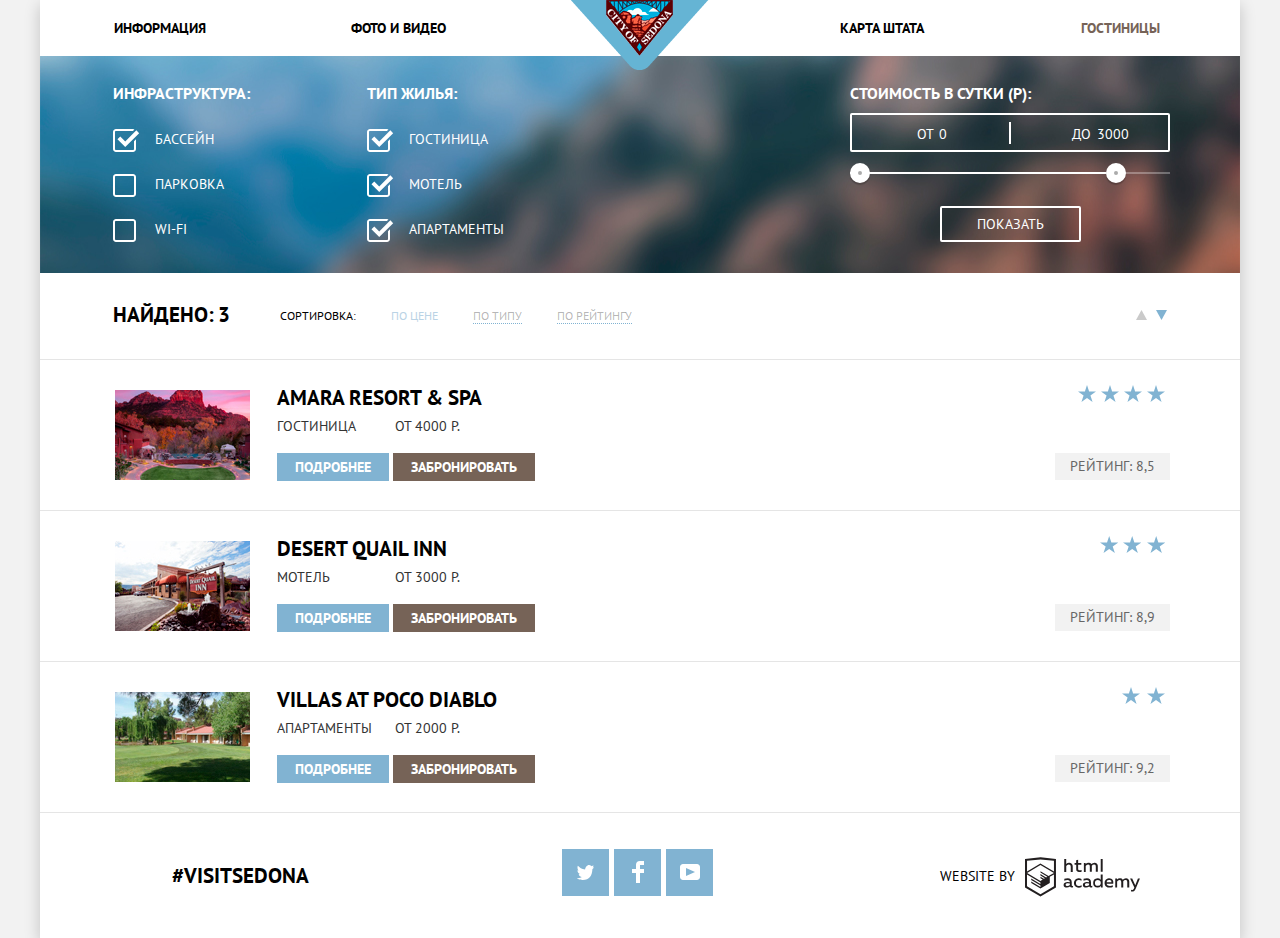
==== commit f1e95a1f: "inner с мини" ====
--- a/inner.html
+++ b/inner.html
@@ -4,9 +4,9 @@
 <head>
   <meta charset="utf-8">
   <title>HTML Academy: Седона</title>
-  <link href="css/normalize.css" rel="stylesheet" />
+  <link href="css/normalizemin.css" rel="stylesheet" />
   <link href="https://fonts.googleapis.com/css?family=PT+Sans:400,700&amp;subset=cyrillic" rel="stylesheet">
-  <link href="css/style.css" rel="stylesheet" />
+  <link href="css/stylemin.css" rel="stylesheet" />
 </head>
 
 <body>
--- a/css/normalizemin.css
+++ b/css/normalizemin.css
@@ -0,0 +1 @@
+html{line-height:1.15;-webkit-text-size-adjust:100%}body{margin:0}h1{font-size:2em;margin:.67em 0}hr{box-sizing:content-box;height:0;overflow:visible}pre{font-family:monospace,monospace;font-size:1em}a{background-color:transparent}abbr[title]{border-bottom:none;text-decoration:underline;text-decoration:underline dotted}b,strong{font-weight:bolder}code,kbd,samp{font-family:monospace,monospace;font-size:1em}small{font-size:80%}sub,sup{font-size:75%;line-height:0;position:relative;vertical-align:baseline}sub{bottom:-.25em}sup{top:-.5em}img{border-style:none}button,input,optgroup,select,textarea{font-family:inherit;font-size:100%;line-height:1.15;margin:0}button,input{overflow:visible}button,select{text-transform:none}button,[type="button"],[type="reset"],[type="submit"]{-webkit-appearance:button}button::-moz-focus-inner,[type="button"]::-moz-focus-inner,[type="reset"]::-moz-focus-inner,[type="submit"]::-moz-focus-inner{border-style:none;padding:0}button:-moz-focusring,[type="button"]:-moz-focusring,[type="reset"]:-moz-focusring,[type="submit"]:-moz-focusring{outline:1px dotted ButtonText}fieldset{padding:.35em .75em .625em}legend{box-sizing:border-box;color:inherit;display:table;max-width:100%;padding:0;white-space:normal}progress{vertical-align:baseline}textarea{overflow:auto}[type="checkbox"],[type="radio"]{box-sizing:border-box;padding:0}[type="number"]::-webkit-inner-spin-button,[type="number"]::-webkit-outer-spin-button{height:auto}[type="search"]{-webkit-appearance:textfield;outline-offset:-2px}[type="search"]::-webkit-search-decoration{-webkit-appearance:none}::-webkit-file-upload-button{-webkit-appearance:button;font:inherit}details{display:block}summary{display:list-item}template{display:none}[hidden]{display:none}
--- a/css/stylemin.css
+++ b/css/stylemin.css
@@ -0,0 +1 @@
+body{margin:0;padding:0;font-family:"PT Sans","Arial",sans-serif;font-size:14px;line-height:21px;font-weight:400;color:#000;text-transform:uppercase;background-color:#f2f2f2}.main-page{position:relative;width:1200px;background-color:#fff;margin:auto;-webkit-box-shadow:0 5px 15px 0 rgba(0,1,1,0.2);box-shadow:0 5px 15px 0 rgba(0,1,1,0.2)}a{text-decoration:none;color:inherit}.main-menu{display:-webkit-box;display:-ms-flexbox;display:flex;padding-left:0;-ms-flex-wrap:wrap;flex-wrap:wrap}.main-menu li{width:239px;text-align:center;margin-top:15px;margin-bottom:15px}.main-menu li:nth-child(2){margin-right:244px}.main-navigation{line-height:26px;font-weight:700;background-color:#fff}.main-menu,.advantages,.advantages2,.buttonfooter{list-style:none;padding:0;margin:0}.main-menu a:hover,.main-menu a:focus,.hotelitems:hover,.hotelitems:focus{color:#81b3d2}.main-menu .current{color:#766357}.main-logo img{position:absolute;left:0;right:0;margin-right:auto;margin-left:auto}.container-photos{background-image:url(../img/backgroundmain.jpg);background-repeat:no-repeat;background-position:center -58px;background-color:#81b3d2}.container-photos img{margin-top:75px;margin-left:370px;margin-bottom:74px}.feature h1::before{content:"";position:absolute;z-index:1;top:506px;left:0;right:0;margin-right:auto;margin-left:auto;width:1200px;height:57px;background-image:url(../img/shapewhite.png);background-repeat:no-repeat}.feature h1{font-size:21px;line-height:26px;font-weight:700;text-align:center;margin:60px 375px 25px}.feature p{margin-bottom:50px;padding-top:5px;line-height:26px;color:#333;text-align:center}.container1{width:1200px;display:-webkit-box;display:-ms-flexbox;display:flex;-webkit-box-pack:center;-ms-flex-pack:center;justify-content:center;-webkit-box-align:center;-ms-flex-align:center;align-items:center;background-color:#81b3d2}.aboutcity-container1{width:400px}.aboutcity-container1 h2{width:130px;margin:auto;padding-bottom:10px}.aboutcity-container1 p:first-of-type{padding-bottom:10px}.container2{display:-webkit-box;display:-ms-flexbox;display:flex;-webkit-box-orient:horizontal;-webkit-box-direction:reverse;-ms-flex-direction:row-reverse;flex-direction:row-reverse;-webkit-box-pack:center;-ms-flex-pack:center;justify-content:center;-webkit-box-align:center;-ms-flex-align:center;align-items:center;background-color:#81b3d2;width:1200px}.attraction-container2{width:400px}.attraction-container2 h2{width:151px;margin:auto;padding-bottom:5px}.aboutcity h2,.attraction h2{line-height:21px;font-weight:700;text-align:center;color:#fff}.aboutcity p{margin-left:60px;margin-right:60px;text-align:center;color:#fff}.attraction p{margin-right:45px;margin-left:45px;text-align:center;color:#fff;padding-top:5px}.container3 ul{background-color:#eee;padding:0}.advantages{display:-webkit-box;display:-ms-flexbox;display:flex;-ms-flex-wrap:wrap;flex-wrap:wrap;margin-top:56px;margin-bottom:65px}.advantages li{width:400px;margin:auto}.advantages svg{display:block;margin:auto}.advantages h3{position:relative;font-size:21px;font-weight:700;text-align:center;padding-top:10px}.advantages p{width:287px;padding-top:3px;text-align:center;color:#333;background-color:#fff}.advantages2{display:-webkit-box;display:-ms-flexbox;display:flex;-ms-flex-wrap:wrap;flex-wrap:wrap;-webkit-box-pack:center;-ms-flex-pack:center;justify-content:center;-webkit-box-align:center;-ms-flex-align:center;align-items:center;margin-top:0}.advantages2 li{width:400px;margin-top:45px;margin-bottom:45px}.advantages2 p{text-align:center;color:#333;width:270px;margin-right:auto;margin-left:auto}.advantages2 h3{font-size:21px;font-weight:700;text-align:center;margin:auto;width:125px;padding-bottom:10px}.main-footer{display:-webkit-box;display:-ms-flexbox;display:flex;background-color:rgba(255,255,255,0.9);position:absolute;bottom:0}.button-hashtag{-ms-flex-item-align:center;-ms-grid-row-align:center;align-self:center}.social-button{display:-webkit-box;display:-ms-flexbox;display:flex;-webkit-box-align:center;-ms-flex-align:center;align-items:center;-webkit-box-pack:center;-ms-flex-pack:center;justify-content:center;width:47px;height:47px;margin-right:5px;background-color:#81b3d2}.social-button:hover,.social-button:focus{background-color:#669ec0}.social-button:hover path,.social-button:focus path{fill:#fff}.social-button:active path{fill:rgba(255,255,255,0.3);background-color:#5496bd}.buttonfooter{display:-webkit-box;display:-ms-flexbox;display:flex;-ms-flex-wrap:wrap;flex-wrap:wrap;-webkit-box-pack:center;-ms-flex-pack:center;justify-content:center}.button-hashtag,.buttonfooter,.htmlacademy{width:400px;text-align:center;margin-top:35px;margin-bottom:35px}.htmlacademy p,.button-hashtag{font-size:14px;line-height:26px}.htmlacademy{display:-webkit-box;display:-ms-flexbox;display:flex;margin-left:auto;-webkit-box-pack:center;-ms-flex-pack:center;justify-content:center;-webkit-box-align:end;-ms-flex-align:end;align-items:flex-end}.htmlacademy p{padding-right:10px}.htmlacademy:focus path,.htmlacademy:hover path{fill:#81b3d2}.htmlacademy:active path{fill:#bfbdbe}.searchhotels h3{font-size:30px;line-height:36px;font-weight:700;text-align:center;padding-top:15px}.searchhotels p{line-height:24px;text-align:center;color:#333}.staticbutton,.buttonsearch{display:inline-block;vertical-align:middle;font-size:21px;line-height:26px;font-weight:700;text-align:center;text-transform:uppercase;outline:none}.staticform{padding:0;margin:0}.staticbutton{padding:30px 143px;position:relative;margin-top:30px}.buttonreserved,.buttondetails{padding:5px 18px;font-weight:700}.staticbutton,.buttonreserved{color:#fff;background-color:#766357;border:none}.buttonsearch,.buttondetails{color:#fff;background-color:#81b3d2;border:none}.staticbutton:hover,.staticbutton:focus,.buttonreserved:hover,.buttonreserved:focus{background-color:#604e43;cursor:pointer}.buttonsearch:hover,.buttonsearch:focus,.buttondetails:hover,.buttondetails:focus{background-color:#669ec0;cursor:pointer}.buttonsearch:active,.buttondetails:active{color:rgba(255,255,255,0.3);background-color:#5496bd;cursor:pointer}.staticbutton:active,.buttonreserved:active{color:rgba(255,255,255,0.3);background-color:#503e33;cursor:pointer}.hotelselection{display:-webkit-box;display:-ms-flexbox;display:flex;-ms-flex-wrap:wrap;flex-wrap:wrap;margin:auto;width:570px;-webkit-box-sizing:border-box;box-sizing:border-box;padding-left:55px;padding-right:55px;padding-top:40px;font-size:14px;line-height:26px;font-weight:700;background-color:#fff;-webkit-box-shadow:0 7px 15px 0 rgba(0,1,1,0.15);box-shadow:0 7px 15px 0 rgba(0,1,1,0.15);position:absolute;z-index:1;left:0;right:0;margin-left:auto;margin-right:auto;-webkit-animation:split .6s;animation:split .6s}.hotelselection label{margin-top:10px}.datearrival,.datedeparture{display:-webkit-box;display:-ms-flexbox;display:flex;-webkit-box-align:center;-ms-flex-align:center;align-items:center;width:100%;position:relative;-webkit-box-pack:justify;-ms-flex-pack:justify;justify-content:space-between}.datearrival input,.datedeparture input{-webkit-box-sizing:border-box;box-sizing:border-box;height:38px;width:344px;padding-left:10px}.datearrival button,.datedeparture button{position:absolute;padding:0;right:9px;top:8px;background-color:transparent;border:none;fill:#a9a9a9;cursor:pointer;outline:none}.calendar:hover path,.calendar:focus path{fill:#333;cursor:pointer}.calendar:active path{fill:#81b3d2;cursor:pointer}.datearrival input,.datedeparture input{-webkit-box-sizing:border-box;box-sizing:border-box;height:38px;width:344px;padding-left:10px}.hotelselection-wrapper{display:-webkit-box;display:-ms-flexbox;display:flex;width:100%;-webkit-box-pack:justify;-ms-flex-pack:justify;justify-content:space-between}.adults{width:229px}.children{width:179px}.adults,.children{display:-webkit-box;display:-ms-flexbox;display:flex;-webkit-box-align:center;-ms-flex-align:center;align-items:center;-webkit-box-pack:justify;-ms-flex-pack:justify;justify-content:space-between}.children-wrapper,.adults-wrapper{display:-webkit-box;display:-ms-flexbox;display:flex;position:relative}.children button,.adults button{padding:0;border:none;width:38px;height:38px;background-color:#f2f2f2;outline:none}.minus{background-image:url(../img/minus.png);background-repeat:no-repeat;background-position:center}.minus:hover,.minus:focus{background-image:url(../img/minushover.png);background-repeat:no-repeat;background-position:center;cursor:pointer}.minus:active{background-image:url(../img/minusactive.png);background-repeat:no-repeat;background-position:center;cursor:pointer}.plus{background-image:url(../img/plus.png);background-repeat:no-repeat;background-position:center}.plus:focus,.plus:hover{background-image:url(../img/plushover.png);background-repeat:no-repeat;background-position:center;cursor:pointer}.plus:active{background-image:url(../img/plusactive.png);background-repeat:no-repeat;background-position:center;cursor:pointer}.adults input,.children input{width:38px;text-align:center;-webkit-box-sizing:border-box;box-sizing:border-box;color:#333}.buttonsearch{padding:16px 195px;margin:auto;margin-top:45px;margin-bottom:55px}.hotelselection input[type="text"]::-webkit-input-placeholder{color:#000;opacity:1}.hotelselection input[type="text"]:-ms-input-placeholder{color:#000;opacity:1}.hotelselection input[type="text"]::-ms-input-placeholder{color:#000;opacity:1}.hotelselection input[type="text"]::placeholder{color:#000;opacity:1}.hotelselection input[type="text"]{background-color:#f2f2f2;border:2px solid #f2f2f2;outline:none;font-size:14px;line-height:26px;font-weight:700;text-transform:uppercase;margin-left:auto}.hotelselection input[type="text"]:hover{background-color:#ebebeb;border:2px solid #ebebeb}.hotelselection input[type="text"]:focus{background-color:#fff;border:2px solid #e5e5e5}.formsearching{display:-webkit-box;display:-ms-flexbox;display:flex;padding-top:27px;background-image:url(../img/mountains.jpg);background-repeat:no-repeat;background-position:center -60px;background-color:#51819f;color:#fff}.formsearching fieldset{border:none}.formsearching legend{font-size:16px;font-weight:700;line-height:21px;border:none;margin-bottom:20px;margin-left:60px}.formsearching ul{padding:0;margin:0;list-style:none}.form-items{margin-bottom:17px;padding-left:60px}.filter-input-checkbox + label{display:inline-block;vertical-align:middle;width:100px;height:28px;margin-right:27px;padding-left:42px;background:url(../img/checkbox-off.svg);background-repeat:no-repeat;cursor:pointer}.filter-input-checkbox:checked + label{background:url(../img/checkbox-on.svg);background-repeat:no-repeat}.filter-input-checkbox:checked:disabled + label{background:url(../img/chekeddis.png);background-repeat:no-repeat}.filter-input-checkbox:disabled + label{background:url(../img/chekbox-offdis.png);background-repeat:no-repeat}.filter-input-checkbox:checked:hover + label,.filter-input-checkbox:checked:focus + label{background:url(../img/checkbox-on.svg);background-repeat:no-repeat}.filter-input-checkbox:hover + label,.filter-input-checkbox:focus + label{background:url(../img/checkbox-off.svg);background-repeat:no-repeat}.hotelitems,.exit h3,.button-hashtag,.exit output{font-size:21px;line-height:26px;font-weight:700}.sorting-items{display:-webkit-box;display:-ms-flexbox;display:flex;margin:8px 73px}.exit h3,.exit output{display:inline-block;vertical-align:middle}.sorting p{font-size:12px;line-height:18px;text-transform:uppercase}.sorting{display:-webkit-box;display:-ms-flexbox;display:flex;-ms-flex-wrap:wrap;flex-wrap:wrap;margin-left:10px;-webkit-box-align:center;-ms-flex-align:center;align-items:center}.sorting li{margin:auto;margin-right:35px}.sorting li,.hotels li{list-style:none;padding:0}.sorting .currentpice{color:#bad3e5;border-bottom:none}.sorting a{font-size:12px;line-height:18px;color:rgba(0,0,0,0.3);text-decoration:none;border-bottom:1px dotted #81b3d2}.sortingbuttons{-ms-flex-item-align:center;-ms-grid-row-align:center;align-self:center;margin-left:auto}.sortingbuttons a{cursor:pointer}.sortingbuttonup svg{padding-right:5px}.sortingbuttonup path{fill:#cacaca}.currentbutton path{fill:#81b3d2}.sortingbuttons path:hover,.sortingbuttons path:focus{fill:#333}.sortingbuttons path:active{fill:#81b3d2}.sorting a:hover,.sorting a:focus{color:#81b3d2}.sorting a:active{color:#000;border-bottom:none}.hotelitems:active,.main-menu a:active{color:rgba(0,0,0,0.3)}.filter-range{width:320px;padding-right:70px;margin-left:auto;color:#fff;text-transform:uppercase}.filter-range-title{margin-bottom:9px;font-weight:600;font-size:16px;line-height:21px}.price-controls{height:35px;margin-bottom:20px;position:relative;font-size:0;border:2px solid #fff;border-radius:2px}.price-controls::after{content:"";position:absolute;top:50%;left:50%;width:2px;height:22px;background-color:#fff;-webkit-transform:translate(-50%,-50%);-ms-transform:translate(-50%,-50%);transform:translate(-50%,-50%)}.price-controls label{display:inline-block;vertical-align:top;font-size:14px;line-height:38px;cursor:pointer}.price-controls .min-price,.price-controls .max-price{width:90px;padding-left:65px}.price-controls input{width:50px;height:35px;margin:0;outline:none;color:inherit;font:inherit;background:none;border:none}.range-controls{position:relative;margin-bottom:32px}.range-controls .scale{height:2px;background-color:rgba(255,255,255,0.3)}.range-controls .bar{width:80%;height:2px;background-color:#fff}.range-toggle{position:absolute;top:-9px;width:4px;height:4px;background-color:#ababab;border:8px solid #fff;border-radius:50%;-webkit-box-shadow:0 2px 1px 0 rgba(0,1,1,0.2);box-shadow:0 2px 1px 0 rgba(0,1,1,0.2);cursor:pointer}.range-toggle:hover,.range-toggle:focus{background-color:#1c4f80;-webkit-transform:scale(1.2,1.2);-ms-transform:scale(1.2,1.2);transform:scale(1.2,1.2)}.range-toggle-min{left:0}.range-toggle-max{left:80%}.button-scan input[type="submit"]{display:block;margin:0 auto;padding:8px 35px;background-color:transparent;color:#fff;border:2px solid #fff;outline:none;text-transform:uppercase;border-radius:2px;cursor:pointer}.button-scan input[type="submit"]:hover,.button-scan input[type="submit"]:focus{color:#000;background-color:#fff}.total{display:-webkit-box;display:-ms-flexbox;display:flex;border-top:1px solid #e5e5e5}.total .hoteldetails{font:inherit;font-weight:400;width:118px;color:#333}.hotel-decoration p{display:-webkit-box;display:-ms-flexbox;display:flex;margin:0}.hotels{padding:0;margin:0;margin-bottom:125px}.hotels li{display:-webkit-box;display:-ms-flexbox;display:flex;padding:0;margin:0;width:1200px;padding-top:25px;padding-bottom:5px;border-bottom:1px solid #e5e5e5}.hotel-decoration{display:-webkit-box;display:-ms-flexbox;display:flex;-webkit-box-orient:vertical;-webkit-box-direction:normal;-ms-flex-direction:column;flex-direction:column;margin-left:27px}.hotelbuttons{margin-top:20px}.hoteldetails{margin-top:5px}.hotels img{margin-left:75px;margin-top:5px}.star{position:absolute;width:200px;height:20px;z-index:1;right:0;margin-right:auto;margin-left:auto}.star-amara::before{content:"";position:absolute;z-index:1;right:75px;margin-right:auto;margin-left:auto;width:87px;height:17px;background-image:url(../img/star.svg);background-repeat:space}.star-desert::before{content:"";position:absolute;z-index:1;right:75px;margin-right:auto;margin-left:auto;width:65px;height:17px;background-image:url(../img/star.svg);background-repeat:space}.star-villas::before{content:"";position:absolute;z-index:1;right:75px;margin-right:auto;margin-left:auto;width:43px;height:17px;background-image:url(../img/star.svg);background-repeat:space}.rating{margin-top:68px;margin-bottom:25px;margin-left:520px;color:#666;background-color:#f2f2f2;padding:3px 15px}img{max-width:100%;height:auto}.visually-hidden{position:absolute;width:1px;height:1px;margin:-1px;border:0;padding:0;clip:rect(0 0 0 0);overflow:hidden}.form-close{display:none}@-webkit-keyframes split{0%{-webkit-transform:translateX(-2000px);transform:translateX(-2000px)}70%{-webkit-transform:translateX(30px);transform:translateX(30px)}90%{-webkit-transform:translateX(-10px);transform:translateX(-10px)}100%{-webkit-transform:translateX(0);transform:translateX(0)}}@keyframes split{0%{-webkit-transform:translateX(-2000px);transform:translateX(-2000px)}70%{-webkit-transform:translateX(30px);transform:translateX(30px)}90%{-webkit-transform:translateX(-10px);transform:translateX(-10px)}100%{-webkit-transform:translateX(0);transform:translateX(0)}}.all-error{-webkit-animation:shake .6s;animation:shake .6s}@-webkit-keyframes shake{0%,100%{-webkit-transform:translateX(0);transform:translateX(0)}10%,30%,50%,70%,90%{-webkit-transform:translateX(-10px);transform:translateX(-10px)}20%,40%,60%,80%{-webkit-transform:translateX(10px);transform:translateX(10px)}}@keyframes shake{0%,100%{-webkit-transform:translateX(0);transform:translateX(0)}10%,30%,50%,70%,90%{-webkit-transform:translateX(-10px);transform:translateX(-10px)}20%,40%,60%,80%{-webkit-transform:translateX(10px);transform:translateX(10px)}}.map iframe{position:absolute;border:0}
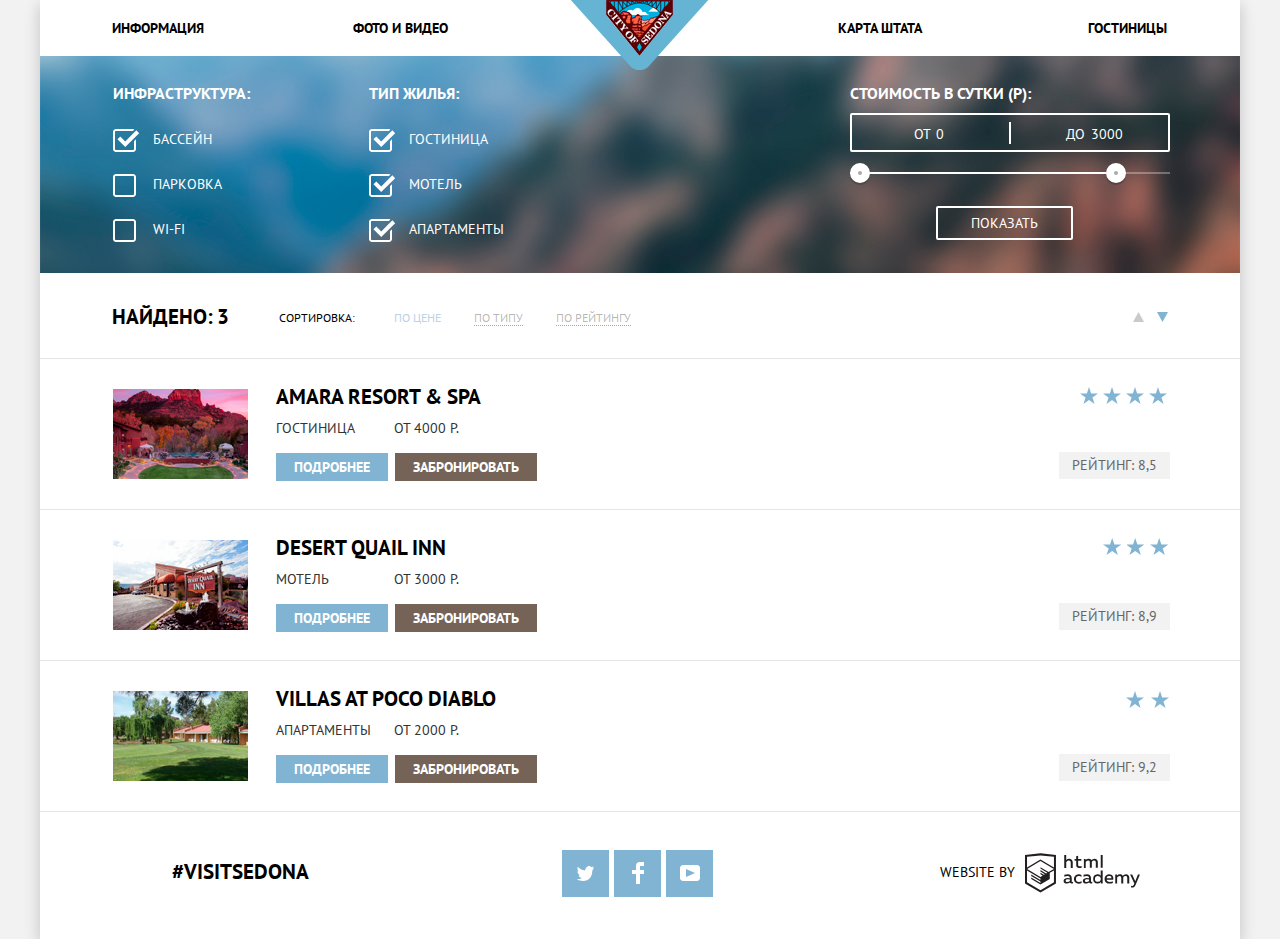
==== commit 46668623: "чекбоксы, header исправ, ширина в карточках" ====
--- a/inner.html
+++ b/inner.html
@@ -17,10 +17,10 @@
       </a>
       <nav class="main-navigation">
         <ul class="main-menu">
-          <li><a href="#">Информация</a></li>
-          <li><a href="#">Фото и видео</a></li>
-          <li><a href="#">Карта штата</a></li>
-          <li><a class="current">Гостиницы</a></li>
+          <li class="information"><a href="#">Информация</a></li>
+          <li class="video"><a href="">Фото и видео</a></li>
+          <li class="state"><a href="#">Карта штата</a></li>
+          <li class="hostel"><a href="inner.html">Гостиницы</a></li>
         </ul>
       </nav>
     </header>
@@ -34,15 +34,15 @@
             <ul>
               <li class="form-items">
                 <input class="visually-hidden  filter-input-checkbox" type="checkbox" name="swimming" id="swimmingpool" checked />
-                <label for="swimmingpool" tabindex="0">Бассейн</label>
+                <label for="swimmingpool">Бассейн</label>
               </li>
               <li class="form-items">
                 <input class="visually-hidden filter-input-checkbox" type="checkbox" name="parkingcar" id="parking" />
-                <label for="parking" tabindex="0">Парковка</label>
+                <label for="parking">Парковка</label>
               </li>
               <li class="form-items">
                 <input class="visually-hidden  filter-input-checkbox" type="checkbox" name="wi-firouter" id="wi-fi" />
-                <label for="wi-fi" tabindex="0">WI-FI</label>
+                <label for="wi-fi">WI-FI</label>
               </li>
             </ul>
           </fieldset>
@@ -51,15 +51,15 @@
             <ul>
               <li class="form-items">
                 <input class="visually-hidden  filter-input-checkbox" type="checkbox" name="hotels" id="guesthouse" checked />
-                <label for="guesthouse" tabindex="0">Гостиница</label>
+                <label for="guesthouse">Гостиница</label>
               </li>
               <li class="form-items">
                 <input class="visually-hidden  filter-input-checkbox" type="checkbox" name="choosemotels" id="motel" checked/>
-                <label for="motel" tabindex="0">Мотель</label>
+                <label for="motel">Мотель</label>
               </li>
               <li class="form-items">
                 <input class="visually-hidden  filter-input-checkbox" type="checkbox" name="apartments" id="apartments" checked/>
-                <label for="apartments" tabindex="0">Апартаменты</label>
+                <label for="apartments">Апартаменты</label>
               </li>
             </ul>
           </fieldset>
--- a/css/stylemin.css
+++ b/css/stylemin.css
@@ -1 +1 @@
-body{margin:0;padding:0;font-family:"PT Sans","Arial",sans-serif;font-size:14px;line-height:21px;font-weight:400;color:#000;text-transform:uppercase;background-color:#f2f2f2}.main-page{position:relative;width:1200px;background-color:#fff;margin:auto;-webkit-box-shadow:0 5px 15px 0 rgba(0,1,1,0.2);box-shadow:0 5px 15px 0 rgba(0,1,1,0.2)}a{text-decoration:none;color:inherit}.main-menu{display:-webkit-box;display:-ms-flexbox;display:flex;padding-left:0;-ms-flex-wrap:wrap;flex-wrap:wrap}.main-menu li{width:239px;text-align:center;margin-top:15px;margin-bottom:15px}.main-menu li:nth-child(2){margin-right:244px}.main-navigation{line-height:26px;font-weight:700;background-color:#fff}.main-menu,.advantages,.advantages2,.buttonfooter{list-style:none;padding:0;margin:0}.main-menu a:hover,.main-menu a:focus,.hotelitems:hover,.hotelitems:focus{color:#81b3d2}.main-menu .current{color:#766357}.main-logo img{position:absolute;left:0;right:0;margin-right:auto;margin-left:auto}.container-photos{background-image:url(../img/backgroundmain.jpg);background-repeat:no-repeat;background-position:center -58px;background-color:#81b3d2}.container-photos img{margin-top:75px;margin-left:370px;margin-bottom:74px}.feature h1::before{content:"";position:absolute;z-index:1;top:506px;left:0;right:0;margin-right:auto;margin-left:auto;width:1200px;height:57px;background-image:url(../img/shapewhite.png);background-repeat:no-repeat}.feature h1{font-size:21px;line-height:26px;font-weight:700;text-align:center;margin:60px 375px 25px}.feature p{margin-bottom:50px;padding-top:5px;line-height:26px;color:#333;text-align:center}.container1{width:1200px;display:-webkit-box;display:-ms-flexbox;display:flex;-webkit-box-pack:center;-ms-flex-pack:center;justify-content:center;-webkit-box-align:center;-ms-flex-align:center;align-items:center;background-color:#81b3d2}.aboutcity-container1{width:400px}.aboutcity-container1 h2{width:130px;margin:auto;padding-bottom:10px}.aboutcity-container1 p:first-of-type{padding-bottom:10px}.container2{display:-webkit-box;display:-ms-flexbox;display:flex;-webkit-box-orient:horizontal;-webkit-box-direction:reverse;-ms-flex-direction:row-reverse;flex-direction:row-reverse;-webkit-box-pack:center;-ms-flex-pack:center;justify-content:center;-webkit-box-align:center;-ms-flex-align:center;align-items:center;background-color:#81b3d2;width:1200px}.attraction-container2{width:400px}.attraction-container2 h2{width:151px;margin:auto;padding-bottom:5px}.aboutcity h2,.attraction h2{line-height:21px;font-weight:700;text-align:center;color:#fff}.aboutcity p{margin-left:60px;margin-right:60px;text-align:center;color:#fff}.attraction p{margin-right:45px;margin-left:45px;text-align:center;color:#fff;padding-top:5px}.container3 ul{background-color:#eee;padding:0}.advantages{display:-webkit-box;display:-ms-flexbox;display:flex;-ms-flex-wrap:wrap;flex-wrap:wrap;margin-top:56px;margin-bottom:65px}.advantages li{width:400px;margin:auto}.advantages svg{display:block;margin:auto}.advantages h3{position:relative;font-size:21px;font-weight:700;text-align:center;padding-top:10px}.advantages p{width:287px;padding-top:3px;text-align:center;color:#333;background-color:#fff}.advantages2{display:-webkit-box;display:-ms-flexbox;display:flex;-ms-flex-wrap:wrap;flex-wrap:wrap;-webkit-box-pack:center;-ms-flex-pack:center;justify-content:center;-webkit-box-align:center;-ms-flex-align:center;align-items:center;margin-top:0}.advantages2 li{width:400px;margin-top:45px;margin-bottom:45px}.advantages2 p{text-align:center;color:#333;width:270px;margin-right:auto;margin-left:auto}.advantages2 h3{font-size:21px;font-weight:700;text-align:center;margin:auto;width:125px;padding-bottom:10px}.main-footer{display:-webkit-box;display:-ms-flexbox;display:flex;background-color:rgba(255,255,255,0.9);position:absolute;bottom:0}.button-hashtag{-ms-flex-item-align:center;-ms-grid-row-align:center;align-self:center}.social-button{display:-webkit-box;display:-ms-flexbox;display:flex;-webkit-box-align:center;-ms-flex-align:center;align-items:center;-webkit-box-pack:center;-ms-flex-pack:center;justify-content:center;width:47px;height:47px;margin-right:5px;background-color:#81b3d2}.social-button:hover,.social-button:focus{background-color:#669ec0}.social-button:hover path,.social-button:focus path{fill:#fff}.social-button:active path{fill:rgba(255,255,255,0.3);background-color:#5496bd}.buttonfooter{display:-webkit-box;display:-ms-flexbox;display:flex;-ms-flex-wrap:wrap;flex-wrap:wrap;-webkit-box-pack:center;-ms-flex-pack:center;justify-content:center}.button-hashtag,.buttonfooter,.htmlacademy{width:400px;text-align:center;margin-top:35px;margin-bottom:35px}.htmlacademy p,.button-hashtag{font-size:14px;line-height:26px}.htmlacademy{display:-webkit-box;display:-ms-flexbox;display:flex;margin-left:auto;-webkit-box-pack:center;-ms-flex-pack:center;justify-content:center;-webkit-box-align:end;-ms-flex-align:end;align-items:flex-end}.htmlacademy p{padding-right:10px}.htmlacademy:focus path,.htmlacademy:hover path{fill:#81b3d2}.htmlacademy:active path{fill:#bfbdbe}.searchhotels h3{font-size:30px;line-height:36px;font-weight:700;text-align:center;padding-top:15px}.searchhotels p{line-height:24px;text-align:center;color:#333}.staticbutton,.buttonsearch{display:inline-block;vertical-align:middle;font-size:21px;line-height:26px;font-weight:700;text-align:center;text-transform:uppercase;outline:none}.staticform{padding:0;margin:0}.staticbutton{padding:30px 143px;position:relative;margin-top:30px}.buttonreserved,.buttondetails{padding:5px 18px;font-weight:700}.staticbutton,.buttonreserved{color:#fff;background-color:#766357;border:none}.buttonsearch,.buttondetails{color:#fff;background-color:#81b3d2;border:none}.staticbutton:hover,.staticbutton:focus,.buttonreserved:hover,.buttonreserved:focus{background-color:#604e43;cursor:pointer}.buttonsearch:hover,.buttonsearch:focus,.buttondetails:hover,.buttondetails:focus{background-color:#669ec0;cursor:pointer}.buttonsearch:active,.buttondetails:active{color:rgba(255,255,255,0.3);background-color:#5496bd;cursor:pointer}.staticbutton:active,.buttonreserved:active{color:rgba(255,255,255,0.3);background-color:#503e33;cursor:pointer}.hotelselection{display:-webkit-box;display:-ms-flexbox;display:flex;-ms-flex-wrap:wrap;flex-wrap:wrap;margin:auto;width:570px;-webkit-box-sizing:border-box;box-sizing:border-box;padding-left:55px;padding-right:55px;padding-top:40px;font-size:14px;line-height:26px;font-weight:700;background-color:#fff;-webkit-box-shadow:0 7px 15px 0 rgba(0,1,1,0.15);box-shadow:0 7px 15px 0 rgba(0,1,1,0.15);position:absolute;z-index:1;left:0;right:0;margin-left:auto;margin-right:auto;-webkit-animation:split .6s;animation:split .6s}.hotelselection label{margin-top:10px}.datearrival,.datedeparture{display:-webkit-box;display:-ms-flexbox;display:flex;-webkit-box-align:center;-ms-flex-align:center;align-items:center;width:100%;position:relative;-webkit-box-pack:justify;-ms-flex-pack:justify;justify-content:space-between}.datearrival input,.datedeparture input{-webkit-box-sizing:border-box;box-sizing:border-box;height:38px;width:344px;padding-left:10px}.datearrival button,.datedeparture button{position:absolute;padding:0;right:9px;top:8px;background-color:transparent;border:none;fill:#a9a9a9;cursor:pointer;outline:none}.calendar:hover path,.calendar:focus path{fill:#333;cursor:pointer}.calendar:active path{fill:#81b3d2;cursor:pointer}.datearrival input,.datedeparture input{-webkit-box-sizing:border-box;box-sizing:border-box;height:38px;width:344px;padding-left:10px}.hotelselection-wrapper{display:-webkit-box;display:-ms-flexbox;display:flex;width:100%;-webkit-box-pack:justify;-ms-flex-pack:justify;justify-content:space-between}.adults{width:229px}.children{width:179px}.adults,.children{display:-webkit-box;display:-ms-flexbox;display:flex;-webkit-box-align:center;-ms-flex-align:center;align-items:center;-webkit-box-pack:justify;-ms-flex-pack:justify;justify-content:space-between}.children-wrapper,.adults-wrapper{display:-webkit-box;display:-ms-flexbox;display:flex;position:relative}.children button,.adults button{padding:0;border:none;width:38px;height:38px;background-color:#f2f2f2;outline:none}.minus{background-image:url(../img/minus.png);background-repeat:no-repeat;background-position:center}.minus:hover,.minus:focus{background-image:url(../img/minushover.png);background-repeat:no-repeat;background-position:center;cursor:pointer}.minus:active{background-image:url(../img/minusactive.png);background-repeat:no-repeat;background-position:center;cursor:pointer}.plus{background-image:url(../img/plus.png);background-repeat:no-repeat;background-position:center}.plus:focus,.plus:hover{background-image:url(../img/plushover.png);background-repeat:no-repeat;background-position:center;cursor:pointer}.plus:active{background-image:url(../img/plusactive.png);background-repeat:no-repeat;background-position:center;cursor:pointer}.adults input,.children input{width:38px;text-align:center;-webkit-box-sizing:border-box;box-sizing:border-box;color:#333}.buttonsearch{padding:16px 195px;margin:auto;margin-top:45px;margin-bottom:55px}.hotelselection input[type="text"]::-webkit-input-placeholder{color:#000;opacity:1}.hotelselection input[type="text"]:-ms-input-placeholder{color:#000;opacity:1}.hotelselection input[type="text"]::-ms-input-placeholder{color:#000;opacity:1}.hotelselection input[type="text"]::placeholder{color:#000;opacity:1}.hotelselection input[type="text"]{background-color:#f2f2f2;border:2px solid #f2f2f2;outline:none;font-size:14px;line-height:26px;font-weight:700;text-transform:uppercase;margin-left:auto}.hotelselection input[type="text"]:hover{background-color:#ebebeb;border:2px solid #ebebeb}.hotelselection input[type="text"]:focus{background-color:#fff;border:2px solid #e5e5e5}.formsearching{display:-webkit-box;display:-ms-flexbox;display:flex;padding-top:27px;background-image:url(../img/mountains.jpg);background-repeat:no-repeat;background-position:center -60px;background-color:#51819f;color:#fff}.formsearching fieldset{border:none}.formsearching legend{font-size:16px;font-weight:700;line-height:21px;border:none;margin-bottom:20px;margin-left:60px}.formsearching ul{padding:0;margin:0;list-style:none}.form-items{margin-bottom:17px;padding-left:60px}.filter-input-checkbox + label{display:inline-block;vertical-align:middle;width:100px;height:28px;margin-right:27px;padding-left:42px;background:url(../img/checkbox-off.svg);background-repeat:no-repeat;cursor:pointer}.filter-input-checkbox:checked + label{background:url(../img/checkbox-on.svg);background-repeat:no-repeat}.filter-input-checkbox:checked:disabled + label{background:url(../img/chekeddis.png);background-repeat:no-repeat}.filter-input-checkbox:disabled + label{background:url(../img/chekbox-offdis.png);background-repeat:no-repeat}.filter-input-checkbox:checked:hover + label,.filter-input-checkbox:checked:focus + label{background:url(../img/checkbox-on.svg);background-repeat:no-repeat}.filter-input-checkbox:hover + label,.filter-input-checkbox:focus + label{background:url(../img/checkbox-off.svg);background-repeat:no-repeat}.hotelitems,.exit h3,.button-hashtag,.exit output{font-size:21px;line-height:26px;font-weight:700}.sorting-items{display:-webkit-box;display:-ms-flexbox;display:flex;margin:8px 73px}.exit h3,.exit output{display:inline-block;vertical-align:middle}.sorting p{font-size:12px;line-height:18px;text-transform:uppercase}.sorting{display:-webkit-box;display:-ms-flexbox;display:flex;-ms-flex-wrap:wrap;flex-wrap:wrap;margin-left:10px;-webkit-box-align:center;-ms-flex-align:center;align-items:center}.sorting li{margin:auto;margin-right:35px}.sorting li,.hotels li{list-style:none;padding:0}.sorting .currentpice{color:#bad3e5;border-bottom:none}.sorting a{font-size:12px;line-height:18px;color:rgba(0,0,0,0.3);text-decoration:none;border-bottom:1px dotted #81b3d2}.sortingbuttons{-ms-flex-item-align:center;-ms-grid-row-align:center;align-self:center;margin-left:auto}.sortingbuttons a{cursor:pointer}.sortingbuttonup svg{padding-right:5px}.sortingbuttonup path{fill:#cacaca}.currentbutton path{fill:#81b3d2}.sortingbuttons path:hover,.sortingbuttons path:focus{fill:#333}.sortingbuttons path:active{fill:#81b3d2}.sorting a:hover,.sorting a:focus{color:#81b3d2}.sorting a:active{color:#000;border-bottom:none}.hotelitems:active,.main-menu a:active{color:rgba(0,0,0,0.3)}.filter-range{width:320px;padding-right:70px;margin-left:auto;color:#fff;text-transform:uppercase}.filter-range-title{margin-bottom:9px;font-weight:600;font-size:16px;line-height:21px}.price-controls{height:35px;margin-bottom:20px;position:relative;font-size:0;border:2px solid #fff;border-radius:2px}.price-controls::after{content:"";position:absolute;top:50%;left:50%;width:2px;height:22px;background-color:#fff;-webkit-transform:translate(-50%,-50%);-ms-transform:translate(-50%,-50%);transform:translate(-50%,-50%)}.price-controls label{display:inline-block;vertical-align:top;font-size:14px;line-height:38px;cursor:pointer}.price-controls .min-price,.price-controls .max-price{width:90px;padding-left:65px}.price-controls input{width:50px;height:35px;margin:0;outline:none;color:inherit;font:inherit;background:none;border:none}.range-controls{position:relative;margin-bottom:32px}.range-controls .scale{height:2px;background-color:rgba(255,255,255,0.3)}.range-controls .bar{width:80%;height:2px;background-color:#fff}.range-toggle{position:absolute;top:-9px;width:4px;height:4px;background-color:#ababab;border:8px solid #fff;border-radius:50%;-webkit-box-shadow:0 2px 1px 0 rgba(0,1,1,0.2);box-shadow:0 2px 1px 0 rgba(0,1,1,0.2);cursor:pointer}.range-toggle:hover,.range-toggle:focus{background-color:#1c4f80;-webkit-transform:scale(1.2,1.2);-ms-transform:scale(1.2,1.2);transform:scale(1.2,1.2)}.range-toggle-min{left:0}.range-toggle-max{left:80%}.button-scan input[type="submit"]{display:block;margin:0 auto;padding:8px 35px;background-color:transparent;color:#fff;border:2px solid #fff;outline:none;text-transform:uppercase;border-radius:2px;cursor:pointer}.button-scan input[type="submit"]:hover,.button-scan input[type="submit"]:focus{color:#000;background-color:#fff}.total{display:-webkit-box;display:-ms-flexbox;display:flex;border-top:1px solid #e5e5e5}.total .hoteldetails{font:inherit;font-weight:400;width:118px;color:#333}.hotel-decoration p{display:-webkit-box;display:-ms-flexbox;display:flex;margin:0}.hotels{padding:0;margin:0;margin-bottom:125px}.hotels li{display:-webkit-box;display:-ms-flexbox;display:flex;padding:0;margin:0;width:1200px;padding-top:25px;padding-bottom:5px;border-bottom:1px solid #e5e5e5}.hotel-decoration{display:-webkit-box;display:-ms-flexbox;display:flex;-webkit-box-orient:vertical;-webkit-box-direction:normal;-ms-flex-direction:column;flex-direction:column;margin-left:27px}.hotelbuttons{margin-top:20px}.hoteldetails{margin-top:5px}.hotels img{margin-left:75px;margin-top:5px}.star{position:absolute;width:200px;height:20px;z-index:1;right:0;margin-right:auto;margin-left:auto}.star-amara::before{content:"";position:absolute;z-index:1;right:75px;margin-right:auto;margin-left:auto;width:87px;height:17px;background-image:url(../img/star.svg);background-repeat:space}.star-desert::before{content:"";position:absolute;z-index:1;right:75px;margin-right:auto;margin-left:auto;width:65px;height:17px;background-image:url(../img/star.svg);background-repeat:space}.star-villas::before{content:"";position:absolute;z-index:1;right:75px;margin-right:auto;margin-left:auto;width:43px;height:17px;background-image:url(../img/star.svg);background-repeat:space}.rating{margin-top:68px;margin-bottom:25px;margin-left:520px;color:#666;background-color:#f2f2f2;padding:3px 15px}img{max-width:100%;height:auto}.visually-hidden{position:absolute;width:1px;height:1px;margin:-1px;border:0;padding:0;clip:rect(0 0 0 0);overflow:hidden}.form-close{display:none}@-webkit-keyframes split{0%{-webkit-transform:translateX(-2000px);transform:translateX(-2000px)}70%{-webkit-transform:translateX(30px);transform:translateX(30px)}90%{-webkit-transform:translateX(-10px);transform:translateX(-10px)}100%{-webkit-transform:translateX(0);transform:translateX(0)}}@keyframes split{0%{-webkit-transform:translateX(-2000px);transform:translateX(-2000px)}70%{-webkit-transform:translateX(30px);transform:translateX(30px)}90%{-webkit-transform:translateX(-10px);transform:translateX(-10px)}100%{-webkit-transform:translateX(0);transform:translateX(0)}}.all-error{-webkit-animation:shake .6s;animation:shake .6s}@-webkit-keyframes shake{0%,100%{-webkit-transform:translateX(0);transform:translateX(0)}10%,30%,50%,70%,90%{-webkit-transform:translateX(-10px);transform:translateX(-10px)}20%,40%,60%,80%{-webkit-transform:translateX(10px);transform:translateX(10px)}}@keyframes shake{0%,100%{-webkit-transform:translateX(0);transform:translateX(0)}10%,30%,50%,70%,90%{-webkit-transform:translateX(-10px);transform:translateX(-10px)}20%,40%,60%,80%{-webkit-transform:translateX(10px);transform:translateX(10px)}}.map iframe{position:absolute;border:0}
+body{margin:0;padding:0;font-family:"PT Sans","Arial",sans-serif;font-size:14px;line-height:21px;font-weight:400;color:#000;text-transform:uppercase;background-color:#f2f2f2}.main-page{position:relative;width:1200px;background-color:#fff;margin:auto;-webkit-box-shadow:0 5px 15px 0 rgba(0,1,1,0.2);box-shadow:0 5px 15px 0 rgba(0,1,1,0.2)}a{text-decoration:none;color:inherit}.main-menu{display:-webkit-box;display:-ms-flexbox;display:flex;padding-left:0;-ms-flex-wrap:wrap;flex-wrap:wrap}.main-menu li{width:239px;margin-top:15px;margin-bottom:15px}.information,.video{text-align:left}.state,.hostel{text-align:right}.information{margin-left:72px;margin-right:2px}.state{margin-left:91px}.hostel{margin-left:6px}.main-navigation{line-height:26px;font-weight:700;background-color:#fff}.main-menu,.advantages,.advantages2,.buttonfooter{list-style:none;padding:0;margin:0}.main-menu a:hover,.main-menu a:focus,.hotelitems:hover,.hotelitems:focus{color:#81b3d2}.main-menu .current{color:#766357}.main-logo img{position:absolute;z-index:1;left:0;right:0;margin-right:auto;margin-left:auto}.container-photos{background-image:url(../img/backgroundmain.jpg);background-repeat:no-repeat;background-position:center -58px;background-color:#81b3d2;position:relative}.container-photos img{margin-top:75px;margin-left:370px;margin-bottom:74px}.container-photos::before{content:"";position:absolute;z-index:1;bottom:0;left:0;right:0;margin-right:auto;margin-left:auto;width:1200px;height:57px;background-image:url(../img/shapewhite.png);background-repeat:no-repeat}.feature h1{font-size:21px;line-height:26px;font-weight:700;text-align:center;margin:60px 370px 25px}.feature p{margin-bottom:50px;padding-top:3px;line-height:26px;color:#333;text-align:center}.container1{width:1200px;display:-webkit-box;display:-ms-flexbox;display:flex;-webkit-box-pack:center;-ms-flex-pack:center;justify-content:center;-webkit-box-align:center;-ms-flex-align:center;align-items:center;background-color:#81b3d2}.aboutcity-container1{width:400px}.aboutcity-container1 h2{width:130px;margin:auto;padding-bottom:10px;padding-top:5px}.aboutcity-container1 p:first-of-type{padding-bottom:7px}.container2{display:-webkit-box;display:-ms-flexbox;display:flex;-webkit-box-orient:horizontal;-webkit-box-direction:reverse;-ms-flex-direction:row-reverse;flex-direction:row-reverse;-webkit-box-pack:center;-ms-flex-pack:center;justify-content:center;-webkit-box-align:center;-ms-flex-align:center;align-items:center;background-color:#81b3d2;width:1200px}.attraction-container2{width:400px}.attraction-container2 h2{width:151px;margin:auto;padding-bottom:5px}.aboutcity h2,.attraction h2{line-height:21px;font-weight:700;text-align:center;color:#fff}.aboutcity p{margin-left:57px;margin-right:57px;text-align:center;color:#fff}.attraction p{margin-right:45px;margin-left:45px;text-align:center;color:#fff;padding-top:5px}.container3 ul{background-color:#eee;padding:0}.advantages{display:-webkit-box;display:-ms-flexbox;display:flex;-ms-flex-wrap:wrap;flex-wrap:wrap;margin-top:56px;margin-bottom:65px}.advantages li{width:400px;margin:auto}.advantages svg{display:block;margin:auto}.advantages h3{position:relative;font-size:21px;font-weight:700;text-align:center;padding-top:10px}.advantages p{width:287px;padding-top:3.5px;text-align:center;color:#333;background-color:#fff}.advantages2{display:-webkit-box;display:-ms-flexbox;display:flex;-ms-flex-wrap:wrap;flex-wrap:wrap;-webkit-box-pack:center;-ms-flex-pack:center;justify-content:center;-webkit-box-align:center;-ms-flex-align:center;align-items:center;margin-top:0}.advantages2 li{width:400px;margin-top:45px;margin-bottom:45px}.advantages2 p{text-align:center;color:#333;width:270px;margin-right:auto;margin-left:auto}.advantages2 h3{font-size:21px;font-weight:700;text-align:center;margin:auto;width:125px;padding-bottom:5px;padding-top:4px}.main-footer{display:-webkit-box;display:-ms-flexbox;display:flex;background-color:rgba(255,255,255,0.9);position:absolute;bottom:0}.button-hashtag{-ms-flex-item-align:center;-ms-grid-row-align:center;align-self:center;padding-bottom:5px}.social-button{display:-webkit-box;display:-ms-flexbox;display:flex;-webkit-box-align:center;-ms-flex-align:center;align-items:center;-webkit-box-pack:center;-ms-flex-pack:center;justify-content:center;width:47px;height:47px;margin-right:5px;background-color:#81b3d2}.social-button:hover,.social-button:focus{background-color:#669ec0}.social-button:hover path,.social-button:focus path{fill:#fff}.social-button:active path{fill:rgba(255,255,255,0.3);background-color:#5496bd}.buttonfooter{display:-webkit-box;display:-ms-flexbox;display:flex;-ms-flex-wrap:wrap;flex-wrap:wrap;-webkit-box-pack:center;-ms-flex-pack:center;justify-content:center;padding-top:5px}.button-hashtag,.buttonfooter,.htmlacademy{width:400px;text-align:center;margin-top:33px;margin-bottom:35px}.htmlacademy p,.button-hashtag{font-size:14px;line-height:26px}.htmlacademy{display:-webkit-box;display:-ms-flexbox;display:flex;margin-left:auto;-webkit-box-pack:center;-ms-flex-pack:center;justify-content:center;-webkit-box-align:end;-ms-flex-align:end;align-items:flex-end;padding-bottom:5px}.htmlacademy p{padding-right:10px}.htmlacademy:focus path,.htmlacademy:hover path{fill:#81b3d2}.htmlacademy:active path{fill:#bfbdbe}.searchhotels h3{font-size:30px;line-height:36px;font-weight:700;text-align:center;margin-bottom:0;padding-top:20px;padding-bottom:11px}.searchhotels p{line-height:24px;text-align:center;color:#333}.staticbutton,.buttonsearch{display:inline-block;vertical-align:middle;font-size:21px;line-height:26px;font-weight:700;text-align:center;text-transform:uppercase;outline:none}.staticform{padding:0;margin:0}.staticbutton{padding:30px 143px;position:relative;margin-top:33px}.buttonreserved,.buttondetails{padding:5px 18px;font-weight:700}.buttonreserved{margin-left:3px}.staticbutton,.buttonreserved{color:#fff;background-color:#766357;border:none}.buttonsearch,.buttondetails{color:#fff;background-color:#81b3d2;border:none}.staticbutton:hover,.staticbutton:focus,.buttonreserved:hover,.buttonreserved:focus{background-color:#604e43;cursor:pointer}.buttonsearch:hover,.buttonsearch:focus,.buttondetails:hover,.buttondetails:focus{background-color:#669ec0;cursor:pointer}.buttonsearch:active,.buttondetails:active{color:rgba(255,255,255,0.3);background-color:#5496bd;cursor:pointer}.staticbutton:active,.buttonreserved:active{color:rgba(255,255,255,0.3);background-color:#503e33;cursor:pointer}.hotelselection{display:-webkit-box;display:-ms-flexbox;display:flex;-ms-flex-wrap:wrap;flex-wrap:wrap;margin:auto;width:570px;-webkit-box-sizing:border-box;box-sizing:border-box;padding-left:56px;padding-right:56px;padding-top:40.5px;font-size:14px;line-height:26px;font-weight:700;background-color:#fff;-webkit-box-shadow:0 7px 15px 0 rgba(0,1,1,0.15);box-shadow:0 7px 15px 0 rgba(0,1,1,0.15);position:absolute;z-index:1;left:0;right:0;margin-left:auto;margin-right:auto;-webkit-animation:split .6s;animation:split .6s}.datearrival,.datedeparture{display:-webkit-box;display:-ms-flexbox;display:flex;-webkit-box-align:center;-ms-flex-align:center;align-items:center;width:100%;position:relative;-webkit-box-pack:justify;-ms-flex-pack:justify;justify-content:space-between}.datearrival input,.datedeparture input{-webkit-box-sizing:border-box;box-sizing:border-box;height:38px;width:348px;padding-left:10px}.datearrival button,.datedeparture button{position:absolute;padding:0;right:9px;top:8px;background-color:transparent;border:none;fill:#a9a9a9;cursor:pointer;outline:none}.calendar:hover path,.calendar:focus path{fill:#333;cursor:pointer}.calendar:active path{fill:#81b3d2;cursor:pointer}.hotelselection-wrapper{display:-webkit-box;display:-ms-flexbox;display:flex;width:100%;-webkit-box-pack:justify;-ms-flex-pack:justify;justify-content:space-between}.adults{width:225px}.children{width:179px}.adults,.children{display:-webkit-box;display:-ms-flexbox;display:flex;-webkit-box-align:center;-ms-flex-align:center;align-items:center;-webkit-box-pack:justify;-ms-flex-pack:justify;justify-content:space-between}.children-wrapper,.adults-wrapper{display:-webkit-box;display:-ms-flexbox;display:flex;position:relative;margin-top:19px}.children button,.adults button{padding:0;border:none;width:38px;height:38px;background-color:#f2f2f2;outline:none}.minus{background-image:url(../img/minus.png);background-repeat:no-repeat;background-position:center}.minus:hover,.minus:focus{background-image:url(../img/minushover.png);background-repeat:no-repeat;background-position:center;cursor:pointer}.minus:active{background-image:url(../img/minusactive.png);background-repeat:no-repeat;background-position:center;cursor:pointer}.plus{background-image:url(../img/plus.png);background-repeat:no-repeat;background-position:center}.plus:focus,.plus:hover{background-image:url(../img/plushover.png);background-repeat:no-repeat;background-position:center;cursor:pointer}.plus:active{background-image:url(../img/plusactive.png);background-repeat:no-repeat;background-position:center;cursor:pointer}.adults input,.children input{width:38px;text-align:center;-webkit-box-sizing:border-box;box-sizing:border-box;color:#333}.buttonsearch{padding:15px 197px;margin:auto;margin-top:40px;margin-bottom:55px}.hotelselection input[type="text"]::-webkit-input-placeholder{color:#000;opacity:1}.hotelselection input[type="text"]:-ms-input-placeholder{color:#000;opacity:1}.hotelselection input[type="text"]::-ms-input-placeholder{color:#000;opacity:1}.hotelselection input[type="text"]::placeholder{color:#000;opacity:1}.hotelselection input[type="text"]{background-color:#f2f2f2;border:2px solid #f2f2f2;outline:none;font-size:14px;line-height:26px;font-weight:700;text-transform:uppercase;margin-left:auto}.hotelselection input[type="text"]:hover{background-color:#ebebeb;border:2px solid #ebebeb}.hotelselection input[type="text"]:focus{background-color:#fff;border:2px solid #e5e5e5}.formsearching{display:-webkit-box;display:-ms-flexbox;display:flex;padding-top:27px;background-image:url(../img/mountains.jpg);background-repeat:no-repeat;background-position:center -60px;background-color:#51819f;color:#fff}.formsearching fieldset{border:none}.formsearching legend{font-size:16px;font-weight:700;line-height:21px;border:none;margin-bottom:20px;margin-left:60px}.formsearching ul{padding:0;margin:0;list-style:none}.form-items{margin-bottom:17px;padding-left:60px}.filter-input-checkbox + label{display:inline-block;vertical-align:middle;width:100px;height:28px;margin-right:31px;padding-left:40px;background:url(../img/checkbox-off.svg);background-repeat:no-repeat;cursor:pointer}.filter-input-checkbox:checked + label{background:url(../img/checkbox-on.svg);background-repeat:no-repeat}.filter-input-checkbox:checked:disabled + label{background:url(../img/chekeddis.png);background-repeat:no-repeat}.filter-input-checkbox:disabled + label{background:url(../img/chekbox-offdis.png);background-repeat:no-repeat}.filter-input-checkbox:checked:hover + label,.filter-input-checkbox:checked:focus + label{background:url(../img/checkbox-on.svg);background-repeat:no-repeat;opacity:.5}.filter-input-checkbox:hover + label,.filter-input-checkbox:focus + label{background:url(../img/checkbox-off.svg);background-repeat:no-repeat;opacity:.5}.hotelitems,.exit h3,.button-hashtag,.exit output{font-size:21px;line-height:26px;font-weight:700}.sorting-items{display:-webkit-box;display:-ms-flexbox;display:flex;margin:10px 72px 5px}.exit h3,.exit output{display:inline-block;vertical-align:middle}.sorting p{font-size:12px;line-height:18px;text-transform:uppercase}.sorting{display:-webkit-box;display:-ms-flexbox;display:flex;-ms-flex-wrap:wrap;flex-wrap:wrap;margin-left:10px;-webkit-box-align:center;-ms-flex-align:center;align-items:center}.sorting li{margin:auto;margin-right:39px}.sorting li:nth-child(2),.sorting li:nth-child(3){margin-right:33px}.sorting li,.hotels li{list-style:none;padding:0}.sorting .currentpice{color:#bad3e5;border-bottom:none}.sorting a{font-size:12px;line-height:18px;color:rgba(0,0,0,0.3);text-decoration:none;border-bottom:1px dotted #81b3d2}.sortingbuttons{-ms-flex-item-align:center;-ms-grid-row-align:center;align-self:center;margin-left:auto}.sortingbuttons a{cursor:pointer}.sortingbuttonup svg{padding-right:9px}.sortingbuttonup path{fill:#cacaca}.currentbutton path{fill:#81b3d2}.sortingbuttons path:hover,.sortingbuttons path:focus{fill:#333}.sortingbuttons path:active{fill:#81b3d2}.sorting a:hover,.sorting a:focus{color:#81b3d2}.sorting a:active{color:#000;border-bottom:none}.hotelitems:active,.main-menu a:active{color:rgba(0,0,0,0.3)}.filter-range{width:320px;padding-right:70px;margin-left:auto;color:#fff;text-transform:uppercase}.filter-range-title{margin-bottom:9px;font-weight:600;font-size:16px;line-height:21px}.price-controls{height:35px;margin-bottom:20px;position:relative;font-size:0;border:2px solid #fff;border-radius:2px}.price-controls::after{content:"";position:absolute;top:50%;left:50%;width:2px;height:22px;background-color:#fff;-webkit-transform:translate(-50%,-50%);-ms-transform:translate(-50%,-50%);transform:translate(-50%,-50%)}.price-controls label{display:inline-block;vertical-align:top;font-size:14px;line-height:38px;cursor:pointer}.price-controls .min-price,.price-controls .max-price{width:90px;padding-left:62px}.price-controls input{width:50px;height:35px;margin:0;outline:none;color:inherit;font:inherit;background:none;border:none}.range-controls{position:relative;margin-bottom:32px}.range-controls .scale{height:2px;background-color:rgba(255,255,255,0.3)}.range-controls .bar{width:80%;height:2px;background-color:#fff}.range-toggle{position:absolute;top:-9px;width:4px;height:4px;background-color:#ababab;border:8px solid #fff;border-radius:50%;-webkit-box-shadow:0 2px 1px 0 rgba(0,1,1,0.2);box-shadow:0 2px 1px 0 rgba(0,1,1,0.2);cursor:pointer}.range-toggle:hover,.range-toggle:focus{background-color:#1c4f80;-webkit-transform:scale(1.2,1.2);-ms-transform:scale(1.2,1.2);transform:scale(1.2,1.2)}.range-toggle-min{left:0}.range-toggle-max{left:80%}.button-scan input[type="submit"]{display:block;margin-left:86px;padding:7px 33px;background-color:transparent;color:#fff;border:2px solid #fff;outline:none;text-transform:uppercase;text-align:center;border-radius:2px;cursor:pointer}.button-scan input[type="submit"]:hover,.button-scan input[type="submit"]:focus{color:#000;background-color:#fff}.total{display:-webkit-box;display:-ms-flexbox;display:flex;border-top:1px solid #e5e5e5}.total .hoteldetails{font:inherit;font-weight:400;width:118px;color:#333;margin-top:3px}.hotelitems{max-width:260px}.hotel-decoration p{display:-webkit-box;display:-ms-flexbox;display:flex;margin:0;padding-top:5px}.hotels{padding:0;margin:0;margin-bottom:127px}.hotels li{display:-webkit-box;display:-ms-flexbox;display:flex;-webkit-box-align:start;-ms-flex-align:start;align-items:flex-start;padding:0;margin:0;width:1200px;padding-top:25px;padding-bottom:5px;border-bottom:1px solid #e5e5e5}.hotel-decoration{display:-webkit-box;display:-ms-flexbox;display:flex;-webkit-box-orient:vertical;-webkit-box-direction:normal;-ms-flex-direction:column;flex-direction:column;margin-left:28px}.hotelbuttons{margin-top:18px}.hotels img{margin-left:73px;margin-top:5px}.star{position:absolute;width:200px;height:20px;z-index:1;right:0;margin-right:auto;margin-left:auto}.star-amara::before{content:"";position:absolute;z-index:1;top:3px;right:73.5px;margin-right:auto;margin-left:auto;width:87px;height:17px;background-image:url(../img/star.svg);background-repeat:space}.star-desert::before{content:"";position:absolute;z-index:1;top:3px;right:72px;margin-right:auto;margin-left:auto;width:65px;height:17px;background-image:url(../img/star.svg);background-repeat:space}.star-villas::before{content:"";position:absolute;z-index:1;top:5px;right:71px;margin-right:auto;margin-left:auto;width:43px;height:17px;background-image:url(../img/star.svg);background-repeat:space}.rating{margin-top:68px;margin-bottom:25px;margin-left:522px;color:#666;background-color:#f2f2f2;padding:3px 13px}img{max-width:100%;height:auto}.visually-hidden{position:absolute;width:1px;height:1px;margin:-1px;border:0;padding:0;clip:rect(0 0 0 0);overflow:hidden}.form-close{display:none}.all-error{-webkit-animation:shake .6s;animation:shake .6s}.map iframe{position:absolute;border:0}@-webkit-keyframes split{0%{-webkit-transform:translateX(-2000px);transform:translateX(-2000px)}70%{-webkit-transform:translateX(30px);transform:translateX(30px)}90%{-webkit-transform:translateX(-10px);transform:translateX(-10px)}100%{-webkit-transform:translateX(0);transform:translateX(0)}}@keyframes split{0%{-webkit-transform:translateX(-2000px);transform:translateX(-2000px)}70%{-webkit-transform:translateX(30px);transform:translateX(30px)}90%{-webkit-transform:translateX(-10px);transform:translateX(-10px)}100%{-webkit-transform:translateX(0);transform:translateX(0)}}@-webkit-keyframes shake{0%,100%{-webkit-transform:translateX(0);transform:translateX(0)}10%,30%,50%,70%,90%{-webkit-transform:translateX(-10px);transform:translateX(-10px)}20%,40%,60%,80%{-webkit-transform:translateX(10px);transform:translateX(10px)}}@keyframes shake{0%,100%{-webkit-transform:translateX(0);transform:translateX(0)}10%,30%,50%,70%,90%{-webkit-transform:translateX(-10px);transform:translateX(-10px)}20%,40%,60%,80%{-webkit-transform:translateX(10px);transform:translateX(10px)}}
